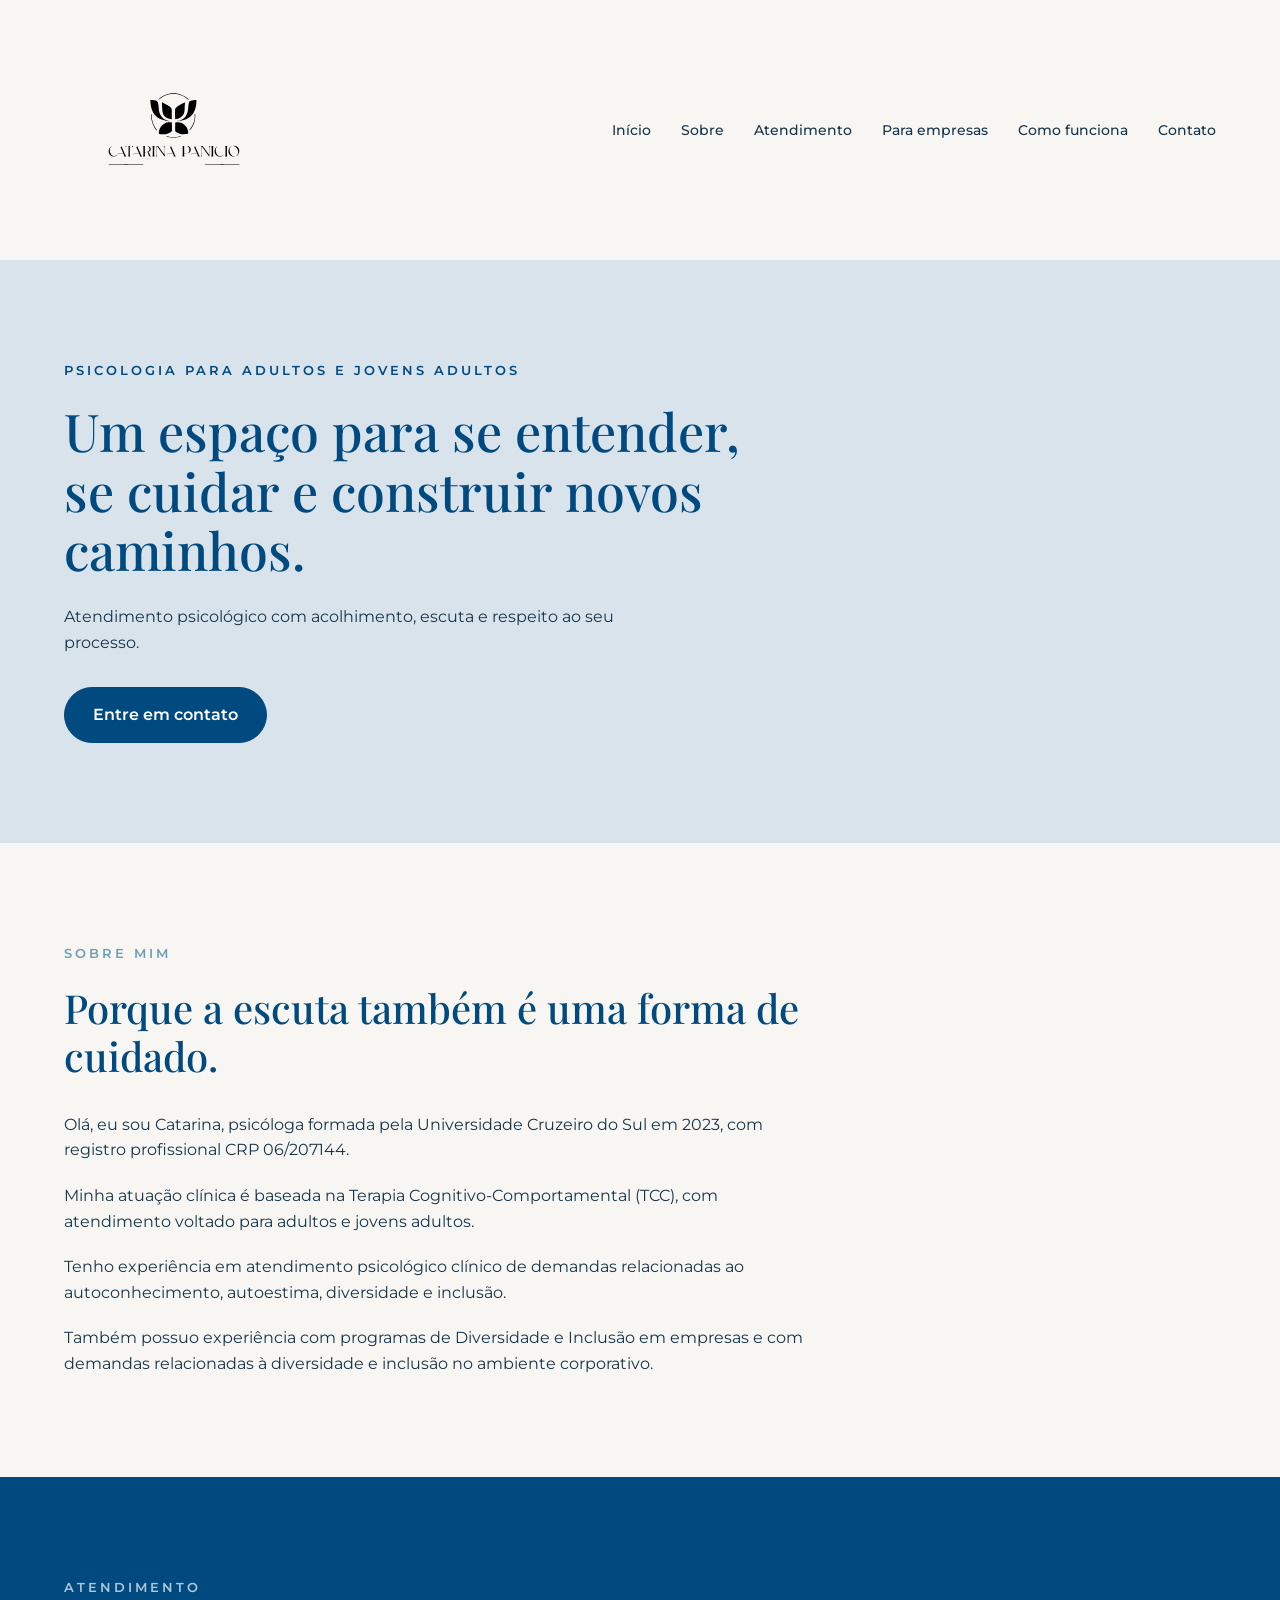
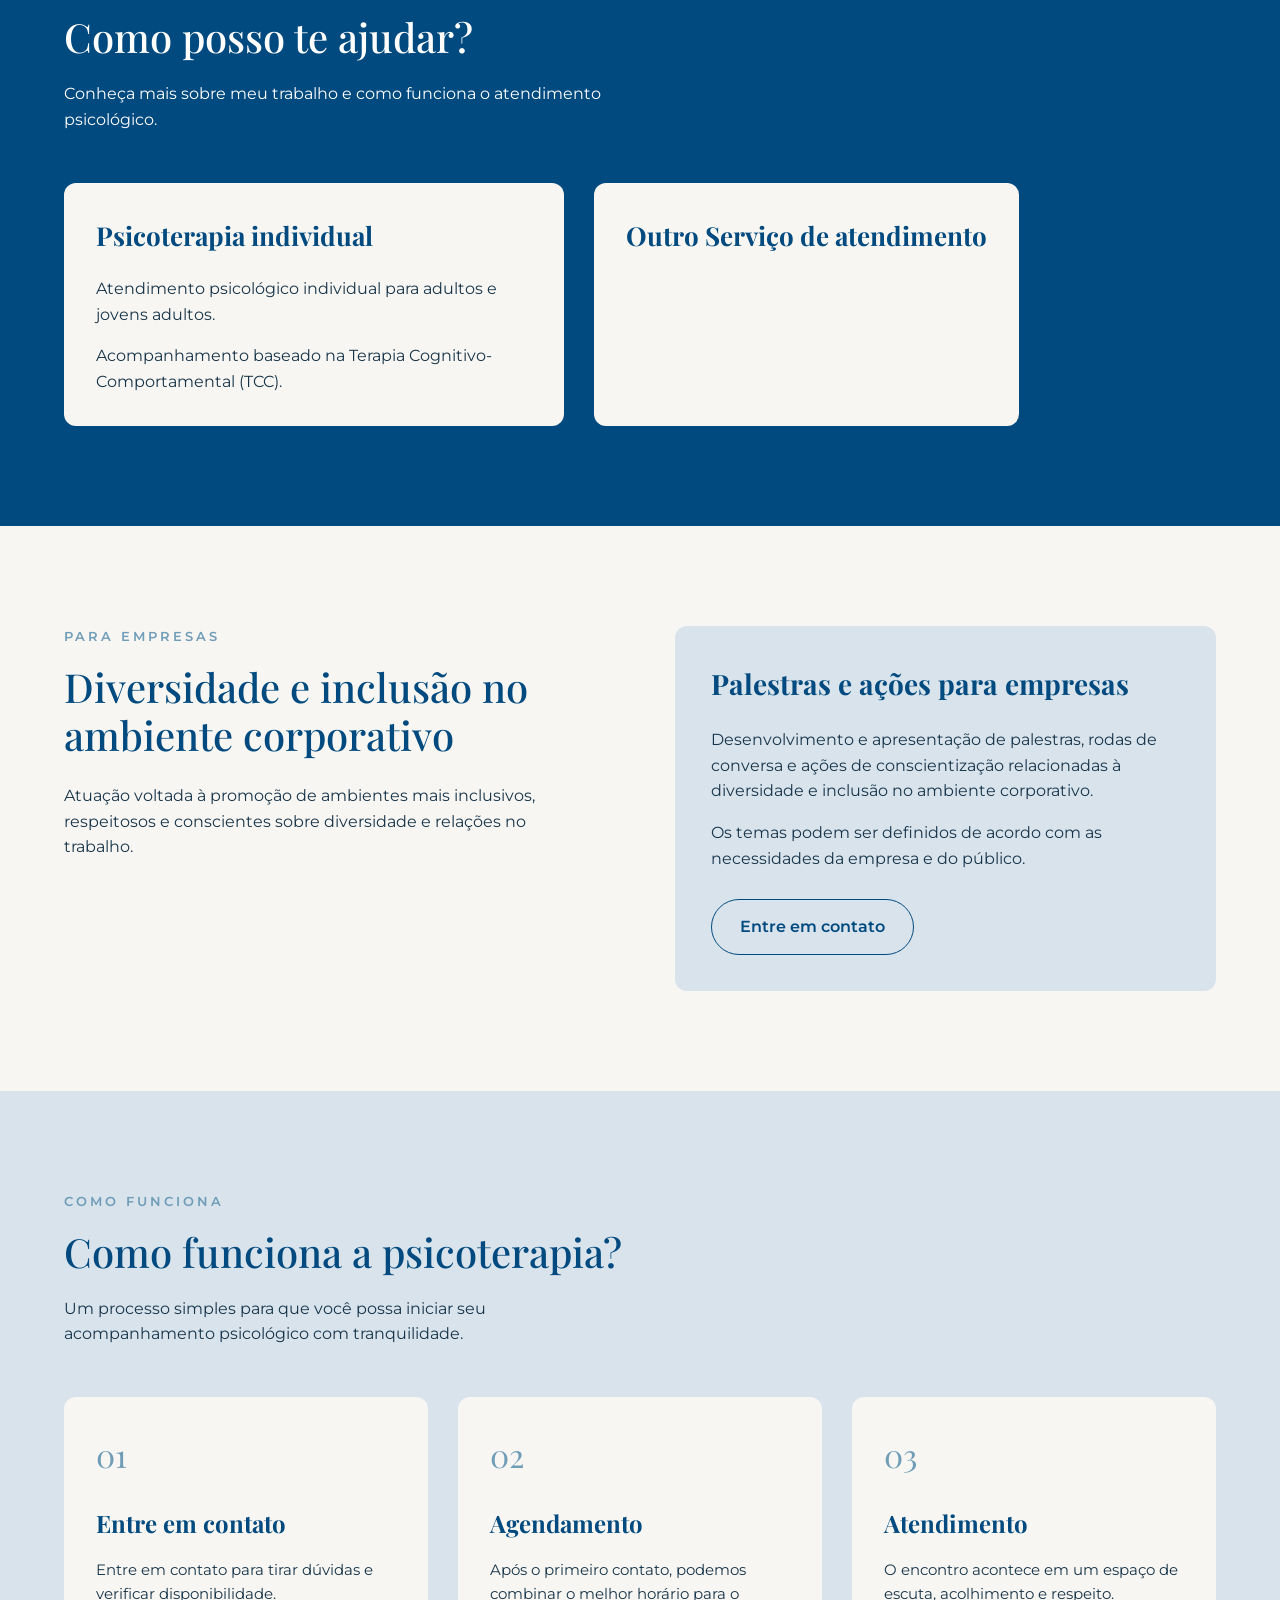
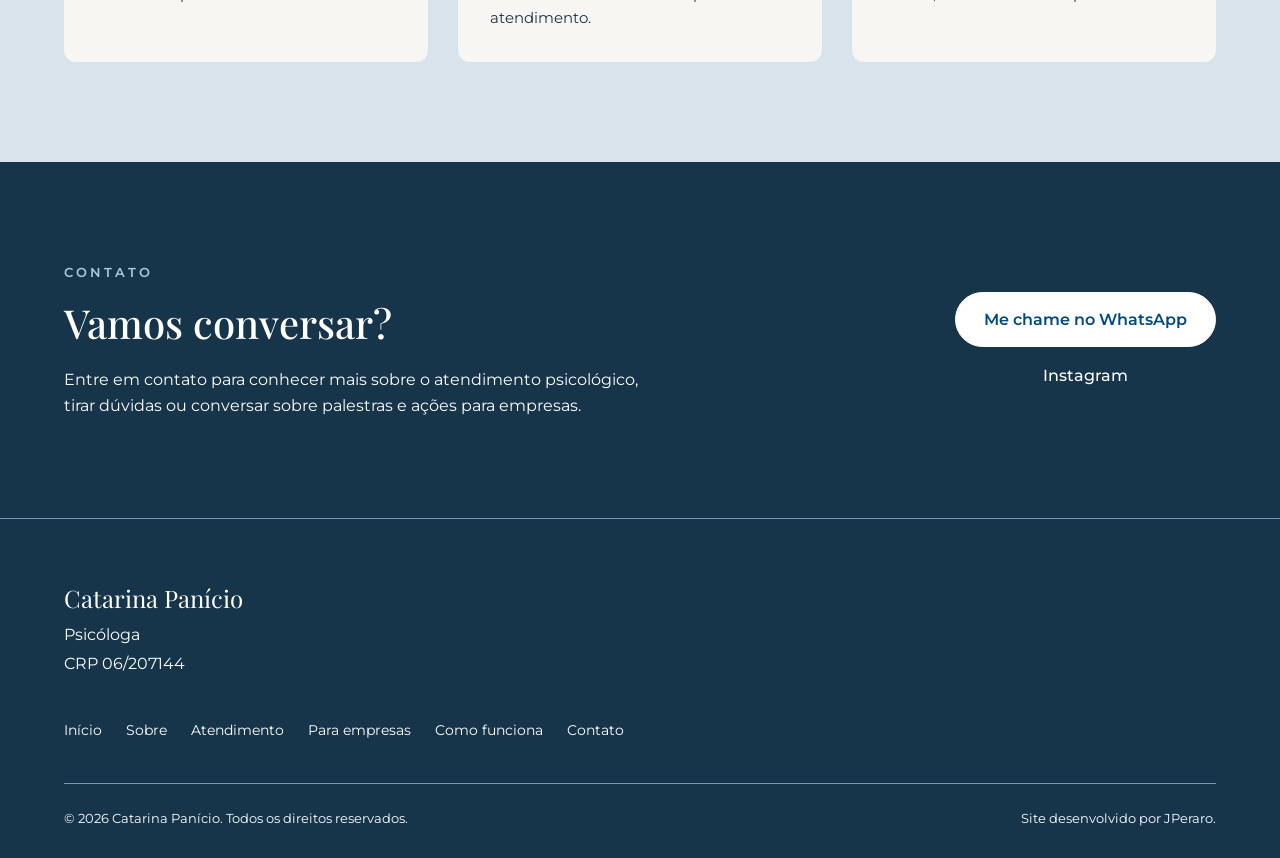
==== index.html @ ab9247d7 "feat: ajustes e correções de responsividade" ====
<!DOCTYPE html>
<html lang="pt-BR">

<head>
    <meta charset="UTF-8">

    <meta 
        name="viewport" 
        content="width=device-width, initial-scale=1.0"
    >

    <meta
        name="description" 
        content="Psicóloga Catarina Panício. Atendimento psicológico para adultos e jovens adultos com abordagem em Terapia Cognitivo-Comportamental (TCC)."
    >

    <link rel="stylesheet" href="css/style.css">

    <link rel="icon" href="assets/images/logo.svg" type="image/svg+xml">

    <!-- fontes - Início-->

    <link rel="preconnect" href="https://fonts.googleapis.com">

    <link rel="preconnect" href="https://fonts.gstatic.com" crossorigin>

    <link 
        href="https://fonts.googleapis.com/css2?family=Montserrat:wght@400;500;600&family=Playfair+Display:wght@400;500;600&display=swap" 
        rel="stylesheet"
    >
    <!-- fontes - Fim-->

    <title>Psicóloga Catarina Panício</title>
</head>

<body>

    <!-- Cabeçalho -->

    <header class="site-header"> <!-- Adicionado menu de navegação-->

        <nav class="navbar" aria-label="Navegação principal">

            <a class="logo" href="#home" aria-label="Ir para o início">
                <img src="assets/images/logo.svg" alt="Psicóloga Catarina Panício">
            </a>

            <button class="menu-toggle" type="button" aria-label="Abrir menu" aria-expanded="false" aria-controls="nav-menu"> ☰ </button>

            <ul class="nav-menu" id="nav-menu">

                <li>
                    <a href="#home">
                        Início
                    </a>
                </li>

                <li>
                    <a href="#sobre">
                        Sobre
                    </a>
                </li>

                <li>
                    <a href="#atendimento">
                        Atendimento
                    </a>
                </li>

                <li>
                    <a href="#empresas">
                        Para empresas
                    </a>
                </li>

                <li>
                    <a href="#como-funciona">
                        Como funciona
                    </a>
                </li>

                <li>
                    <a href="#contato">
                        Contato
                    </a>
                </li>

            </ul>

        </nav>

    </header>


    <!-- Conteúdo principal -->

    <main>

        <!-- Home -->

        <section id="home" class="home">

            <div class="home-container">

                <div class="home-content">

                    <p class="home-subtitle">
                        Psicologia para adultos e jovens adultos
                    </p>

                    <h1>
                        Um espaço para se entender,
                        se cuidar e construir novos caminhos.
                    </h1>

                    <p class="home-description">
                        Atendimento psicológico com acolhimento,
                        escuta e respeito ao seu processo.
                    </p>

                    <a class="contact-button" href="#contato">
                        Entre em contato
                    </a>

                </div>

            </div>

        </section>

        <!-- Sobre -->

        <section id="sobre" class="about">

            <div class="about-container">

                <div class="about-content">

                    <p class="section-subtitle">
                        Sobre mim
                    </p>

                    <h2>
                        Porque a escuta também é uma forma de cuidado.
                    </h2>

                    <p>
                        Olá, eu sou Catarina, psicóloga formada
                        pela Universidade Cruzeiro do Sul em 2023,
                        com registro profissional CRP 06/207144.
                    </p>

                    <p>
                        Minha atuação clínica é baseada na
                        Terapia Cognitivo-Comportamental (TCC),
                        com atendimento voltado para adultos
                        e jovens adultos.
                    </p>

                    <p>
                        Tenho experiência em atendimento psicológico
                        clínico de demandas relacionadas ao
                        autoconhecimento, autoestima, diversidade
                        e inclusão.
                    </p>

                    <p>
                        Também possuo experiência com programas de
                        Diversidade e Inclusão em empresas e com
                        demandas relacionadas à diversidade e inclusão
                        no ambiente corporativo.
                    </p>

                </div>

            </div>

        </section>


        <!-- Atendimento -->

        <section id="atendimento" class="services">
            
            <div class="services-container">

                <header class="services-header">

                    <p class="section-subtitle">
                        Atendimento
                    </p>

                    <h2>
                        Como posso te ajudar?
                    </h2>

                    <p>
                        Conheça mais sobre meu trabalho e como funciona
                        o atendimento psicológico.
                    </p>

                </header>

                <div class="services-list">

                    <article class="service-card">
                        <h3>
                            Psicoterapia individual
                        </h3>
                        <p>
                            Atendimento psicológico individual para
                            adultos e jovens adultos.
                        </p>
                        <p>
                            Acompanhamento baseado na
                            Terapia Cognitivo-Comportamental (TCC).
                        </p>
                    </article>

                    <!-- adicionando outros 'artigos' com a classe service-card irá criar novos cards  -->
                    <article class="service-card">
                        <h3>Outro Serviço de atendimento</h3>
                    </article>

                </div>
                
            </div>

        </section>


        <!-- Para empresas -->

        <section id="empresas" class="companies">

            <div class="companies-container">

                <header class="companies-header">

                    <p class="section-subtitle">
                        Para empresas
                    </p>

                    <h2>
                        Diversidade e inclusão no ambiente corporativo
                    </h2>

                    <p>
                        Atuação voltada à promoção de ambientes mais
                        inclusivos, respeitosos e conscientes sobre
                        diversidade e relações no trabalho.
                    </p>

                </header>

                <article class="companies-card">

                    <h3>
                        Palestras e ações para empresas
                    </h3>

                    <p>
                        Desenvolvimento e apresentação de palestras,
                        rodas de conversa e ações de conscientização
                        relacionadas à diversidade e inclusão no
                        ambiente corporativo.
                    </p>
                    
                    <p>
                        Os temas podem ser definidos de acordo com
                        as necessidades da empresa e do público.
                    </p>
                    
                    <a class="contact-button" href="#contato">
                        Entre em contato
                    </a>

                </article>

            </div>

        </section>


        <!-- Como funciona -->

        <section id="como-funciona" class="process">

            <div class="process-container">

                <header class="process-header">

                    <p class="section-subtitle">
                        Como funciona
                    </p>

                    <h2>
                        Como funciona a psicoterapia?
                    </h2>

                    <p>
                        Um processo simples para que você possa
                        iniciar seu acompanhamento psicológico
                        com tranquilidade.
                    </p>

                </header>

                <ol class="process-list">

                    <li class="process-card">
                        
                        <span class="process-number">
                            01
                        </span>

                        <h3>
                            Entre em contato
                        </h3>

                        <p>
                            Entre em contato para tirar dúvidas
                            e verificar disponibilidade.
                        </p>

                    </li>

                    <li class="process-card">
                        
                        <span class="process-number">
                            02
                        </span>

                        <h3>
                            Agendamento
                        </h3>

                        <p>
                            Após o primeiro contato, podemos combinar
                            o melhor horário para o atendimento.
                        </p>

                    </li>

                    <li class="process-card">
                        
                        <span class="process-number">
                            03
                        </span>

                        <h3>
                            Atendimento
                        </h3>

                        <p>
                            O encontro acontece em um espaço de
                            escuta, acolhimento e respeito.
                        </p>

                    </li>

                </ol>

            </div>

        </section>


        <!-- Contato -->

        <section id="contato" class="contact">

            <div class="contact-container">

                <div class="contact-content">

                    <p class="section-subtitle">
                        Contato
                    </p>

                    <h2>
                        Vamos conversar?
                    </h2>

                    <p>
                        Entre em contato para conhecer mais sobre
                        o atendimento psicológico, tirar dúvidas
                        ou conversar sobre palestras e ações
                        para empresas.
                    </p>

                </div>


                <address class="contact-actions">

                    <a class="contact-button" href="https://wa.me/5511999407353?text=Olá%2C%20Catarina!%20Encontrei%20seu%20site%20e%20gostaria%20de%20mais%20informações%20sobre%20o%20atendimento."
                       target="_blank" rel="noopener noreferrer" aria-label="Entrar em contato com Catarina pelo WhatsApp">
                        Me chame no WhatsApp
                    </a>


                    <a class="contact-instagram" href="https://www.instagram.com/psico.catarina/" target="_blank" rel="noopener noreferrer" aria-label="Confira o meu Instagram">
                        Instagram
                    </a>

                </address>

            </div>

        </section>

    </main>

    <!-- Rodapé -->

    <footer class="site-footer">

        <div class="footer-container">

            <div class="footer-brand">

                <p class="footer-name">
                    Catarina Panício
                </p>

                <p>
                    Psicóloga
                </p>

                <p>
                    CRP 06/207144
                </p>

            </div>

            <nav class="footer-nav" aria-label="Navegação do rodapé">

                <ul>

                    <li>
                        <a href="#home">Início</a>
                    </li>

                    <li>
                        <a href="#sobre">Sobre</a>
                    </li>

                    <li>
                        <a href="#atendimento">Atendimento</a>
                    </li>

                    <li>
                        <a href="#empresas">Para empresas</a>
                    </li>

                    <li>
                        <a href="#como-funciona">Como funciona</a>
                    </li>

                    <li>
                        <a href="#contato">Contato</a>
                    </li>

                </ul>

            </nav>

            <div class="footer-bottom">

                <p>
                    © 2026 Catarina Panício.
                    Todos os direitos reservados.
                </p>

                <p>
                    Site desenvolvido por JPeraro.
                </p>

            </div>

        </div>

    </footer>

    <script src="js/script.js"></script>
    
</body>

</html>
---- css/style.css ----
/* cores do projeto */
/* lembrar que posso utilizar os nomes como variavel */
:root {

    --azul-principal: #014A7F;

    --azul-secundario: #6F9DB8;

    --azul-claro: #AFC6D8;

    --azul-petroleo: #17354A;

    --off-white: #F8F6F2;

    --cinza-azulado: #D9E3EC;

    --branco: #FFFFFF;
}
/* cores do projeto - Fim*/

/* reset dos estilos */
* {
    margin: 0;
    padding: 0;
    box-sizing: border-box;
}

html {
    scroll-behavior: smooth;
}

body {
    font-family: "Montserrat", sans-serif;
    background-color: var(--off-white) /*usando a variavel do 'root' das cores definidas para contruir o css*/;
    color: var(--azul-petroleo);
    line-height: 1.6;
}

h1,h2,h3 {
    font-family: "Playfair Display", serif;
    color: var(--azul-principal);
}

a {
    text-decoration: none;
    color: inherit;
}

a:focus-visible, button:focus-visible {
    outline: 3px solid var(--azul-secundario);
    outline-offset: 4px;
}
/* reset dos estilos - FIM*/

/*Botão do menu*/
.menu-toggle {
    width: 40px;
    height: 40px;
    display: none;
    background: none;
    border: none;
    font-size: 28px;
    color: var(--azul-petroleo);
    cursor: pointer;
}

/*Cabeçalho*/

.site-header {
    background-color: var(--off-white);
}

.logo img {
    width: 220px;
    height: auto;
    display: block;
}

.navbar {
    width: 90%;
    max-width: 1200px;
    margin: 0 auto;
    padding: 20px 0;
    display: flex;
    justify-content: space-between;
    align-items: center;
}

.nav-menu {
    list-style: none;
    display: flex;
    align-items: center;
    gap: 30px;
}

.nav-menu a {
    font-size: 14px;
    font-weight: 500;
    color: var(--azul-petroleo);
    transition: color 0.3s;
}

.nav-menu a:hover {
    color: var(--azul-principal);
}
/*Cabeçalho - FIM*/

/* Botão de contato - estilo base */

.contact-button {
    display: inline-block;
    padding: 14px 28px;
    border-radius: 30px;
    text-align: center;
    font-weight: 600;

    transition: background-color 0.3s, color 0.3s, border-color 0.3s;
}

/* Home */

.home {
    background-color: var(--cinza-azulado);
}

.home-container {
    width: 90%;
    max-width: 1200px;
    margin: 0 auto;
    padding: 100px 0;
}

.home-content {
    max-width: 700px;
}

.home-subtitle {
    margin-bottom: 20px;
    font-size: 13px;
    font-weight: 600;
    letter-spacing: 3px;
    text-transform: uppercase;
    color: var(--azul-principal);
}

.home h1 {
    margin-bottom: 24px;
    font-size: 52px;
    font-weight: 500;
    line-height: 1.15;
}

.home-description {
    max-width: 550px;
    margin-bottom: 32px;
    font-size: 16px;
}

.home .contact-button {
    background-color: var(--azul-principal);
    border: 1px solid var(--azul-principal);
    color: var(--branco);
}

.home .contact-button:hover {
    background-color: var(--azul-secundario);
    border-color: var(--azul-secundario);
    color: var(--branco);
}

/* Home - FIM */

/*Sobre*/

.about {
    background-color: var(--off-white);
}

.about-container {
    width: 90%;
    max-width: 1200px;
    margin: 0 auto;
    padding: 100px 0;
}

.about-content {
    max-width: 750px;
}

.section-subtitle {
    margin-bottom: 16px;
    font-size: 13px;
    font-weight: 600;
    letter-spacing: 3px;
    text-transform: uppercase;
    color: var(--azul-secundario);
}

.about h2 {
    margin-bottom: 32px;
    font-size: 40px;
    font-weight: 500;
    line-height: 1.2;
}

.about-content p {
    margin-bottom: 20px;
}

.about-content p:last-child {
    margin-bottom: 0;
}
/*Sobre - FIM*/

/*Atendimento*/

.services {
    background-color: var(--azul-principal);
    color: var(--branco);
}

.services-container {
    width: 90%;
    max-width: 1200px;
    margin: 0 auto;
    padding: 100px 0;
}

.services-header {
    max-width: 650px;
    margin-bottom: 50px;
}

.services .section-subtitle {
    color: var(--azul-claro);
}

.services h2 {
    margin-bottom: 20px;
    font-size: 40px;
    font-weight: 500;
    line-height: 1.2;
    color: var(--branco);
}

.services-header > p:last-child {
    max-width: 550px;
}

.services-list {
    display: flex;
    gap: 30px;
}

.service-card {
    max-width: 500px;
    padding: 32px;
    background-color: var(--off-white);
    color: var(--azul-petroleo);
    border-radius: 12px;
}

.service-card h3 {
    margin-bottom: 20px;
    font-size: 26px;
}

.service-card p {
    margin-bottom: 16px;
}

.service-card p:last-child {
    margin-bottom: 0;
}
/*Atendimento - FIM*/

/*Para Empresas*/

.companies {
    background-color: var(--off-white);
}

.companies-container {
    width: 90%;
    max-width: 1200px;
    margin: 0 auto;
    padding: 100px 0;
    display: grid;
    grid-template-columns: 1fr 1fr;
    gap: 70px;
    align-items: start;
}

.companies-header {
    max-width: 520px;
}

.companies h2 {
    margin-bottom: 24px;
    font-size: 40px;
    font-weight: 500;
    line-height: 1.2;
}

.companies-card {
    padding: 36px;
    background-color: var(--cinza-azulado);
    border-radius: 12px;
}

.companies-card h3 {
    margin-bottom: 20px;
    font-size: 28px;
}

.companies-card p {
    margin-bottom: 16px;
}

.companies-card .contact-button {
    margin-top: 12px;
    background-color: transparent;
    border: 1px solid var(--azul-principal);
    color: var(--azul-principal);
}

.companies-card .contact-button:hover {
    background-color: var(--azul-principal);
    color: var(--branco);
}
/*Para Empresas - FIM*/

/*Como Funciona*/

.process {
    background-color: var(--cinza-azulado);
}

.process-container {
    width: 90%;
    max-width: 1200px;
    margin: 0 auto;
    padding: 100px 0;
}

.process-header {
    max-width: 650px;
    margin-bottom: 50px;
}

.process h2 {
    margin-bottom: 20px;
    font-size: 40px;
    font-weight: 500;
    line-height: 1.2;
}

.process-header > p:last-child {
    max-width: 550px;
}

.process-list {
    list-style: none;
    display: grid;
    grid-template-columns: repeat(3, 1fr);
    gap: 30px;
}

.process-card {
    padding: 32px;
    background-color: var(--off-white);
    border-radius: 12px;
}

.process-number {
    display: block;
    margin-bottom: 24px;
    font-family: "Playfair Display", serif;
    font-size: 32px;
    color: var(--azul-secundario);
}

.process-card h3 {
    margin-bottom: 16px;
    font-size: 24px;
}

.process-card p {
    font-size: 15px;
}
/*Como Funciona - FIM*/

/*Contato*/

.contact {
    background-color: var(--azul-petroleo);
    color: var(--branco);
}

.contact-container {
    width: 90%;
    max-width: 1200px;
    margin: 0 auto;
    padding: 100px 0;
    display: flex;
    justify-content: space-between;
    align-items: center;
    gap: 60px;
}

.contact-content {
    max-width: 650px;
}

.contact .section-subtitle {
    color: var(--azul-claro);
}

.contact h2 {
    margin-bottom: 20px;
    font-size: 40px;
    font-weight: 500;
    line-height: 1.2;
    color: var(--branco);
}

.contact-content > p:last-child {
    max-width: 600px;
}

.contact-actions {
    display: flex;
    flex-direction: column;
    gap: 16px;
    min-width: 220px;
    font-style: normal;
}

/*Botão de contato*/
.contact .contact-button {
    background-color: var(--branco);
    border: 1px solid var(--branco);
    color: var(--azul-principal);
}

.contact .contact-button:hover {
    background-color: var(--azul-claro);
    border-color: var(--azul-claro);
    color: var(--azul-petroleo);
}

/*Botão do Instagram*/
.contact-instagram {
    text-align: center;
    color: var(--branco);
    font-weight: 500;
    transition: color 0.3s;
}

.contact-instagram:hover {
    color: var(--azul-claro);
}
/*Contato - FIM*/

/*Rodapé*/
.site-footer {
    background-color: var(--azul-petroleo);
    color: var(--branco);
    border-top: 1px solid var(--azul-secundario);
}

.footer-container {
    width: 90%;
    max-width: 1200px;
    margin: 0 auto;
    padding: 60px 0 30px;
}

.footer-brand {
    margin-bottom: 40px;
}

.footer-name {
    margin-bottom: 6px;
    font-family: "Playfair Display", serif;
    font-size: 24px;
    color: var(--branco);
}

.footer-brand p {
    margin-bottom: 4px;
}

.footer-nav {
    margin-bottom: 40px;
}

.footer-nav ul {
    list-style: none;
    display: flex;
    flex-wrap: wrap;
    gap: 24px;
}

.footer-nav a {
    font-size: 14px;
    color: var(--branco);
    transition: color 0.3s;
}

.footer-nav a:hover {
    color: var(--azul-claro);
}

.footer-bottom {
    padding-top: 24px;
    border-top: 1px solid var(--azul-secundario);
    display: flex;
    justify-content: space-between;
    gap: 20px;
    font-size: 13px;
}
/*Rodapé - FIM*/

/*
   MOBILE
========================= */

@media (max-width: 768px) {

    /*Cabeçalho*/

    .navbar {
        position: relative;
        padding: 16px 0;
    }

    .logo img {
        width: 170px;
    }

    .menu-toggle {
        display: flex;
        align-items: center;
        justify-content: center;
    }

    .nav-menu {
        display: none;
        position: absolute;
        top: 100%;
        left: 0;
        width: 100%;
        padding: 20px;
        background-color: var(--off-white);
        flex-direction: column;
        align-items: flex-start;
        gap: 16px;
        z-index: 1000;
    }

    .nav-menu.active {
        display: flex;
    }

    /*Home*/

    .home-container {
        padding: 70px 0;
    }

    .home-content {
        max-width: 100%;
    }

    .home-subtitle {
        font-size: 12px;
        letter-spacing: 2px;
    }

    .home h1 {
        font-size: 36px;
        line-height: 1.2;
    }

    .home-description {
        max-width: 100%;
        font-size: 15px;
    }

    /*Sobre*/

    .about-container {
        padding: 70px 0;
    }

    .about-content {
        max-width: 100%;
    }

    .about h2 {
        font-size: 32px;
    }

    .about-content p {
        font-size: 15px;
    }

    /*Atendimento*/

    .services-container {
        padding: 70px 0;
    }

    .services-header {
        max-width: 100%;
        margin-bottom: 35px;
    }

    .services h2 {
        font-size: 32px;
    }

    .services-list {
        flex-direction: column;
        gap: 20px;
    }

    .service-card {
        max-width: 100%;
        width: 100%;
        padding: 26px;
    }

    .service-card h3 {
        font-size: 23px;
    }

    /*Para Empresas*/

    .companies-container {
        padding: 70px 0;
        grid-template-columns: 1fr;
        gap: 35px;
    }

    .companies-header {
        max-width: 100%;
    }

    .companies h2 {
        font-size: 32px;
    }

    .companies-card {
        padding: 26px;
    }

    .companies-card h3 {
        font-size: 24px;
    }

    /*Como Funciona*/

    .process-container {
        padding: 70px 0;
    }

    .process-header {
        max-width: 100%;
        margin-bottom: 35px;
    }

    .process h2 {
        font-size: 32px;
    }

    .process-list {
        grid-template-columns: 1fr;
        gap: 20px;
    }

    .process-card {
        padding: 26px;
    }

    /*Contato*/

    .contact-container {
        padding: 70px 0;
        flex-direction: column;
        align-items: flex-start;
        gap: 35px;
    }

    .contact-content {
        max-width: 100%;
    }

    .contact h2 {
        font-size: 32px;
    }

    .contact-actions {
        width: 100%;
        min-width: 0;
    }

    .contact .contact-button {
        width: 100%;
    }

    /*Rodapé*/

    .footer-container {
        padding: 50px 0 30px;
    }

    .footer-nav ul {
        flex-direction: column;
        gap: 12px;
    }

    .footer-bottom {
        flex-direction: column;
        justify-content: flex-start;

        gap: 10px;
    }

}

@media (prefers-reduced-motion: reduce) {

    html {
        scroll-behavior: auto;
    }

    * {
        transition: none !important;
    }

}
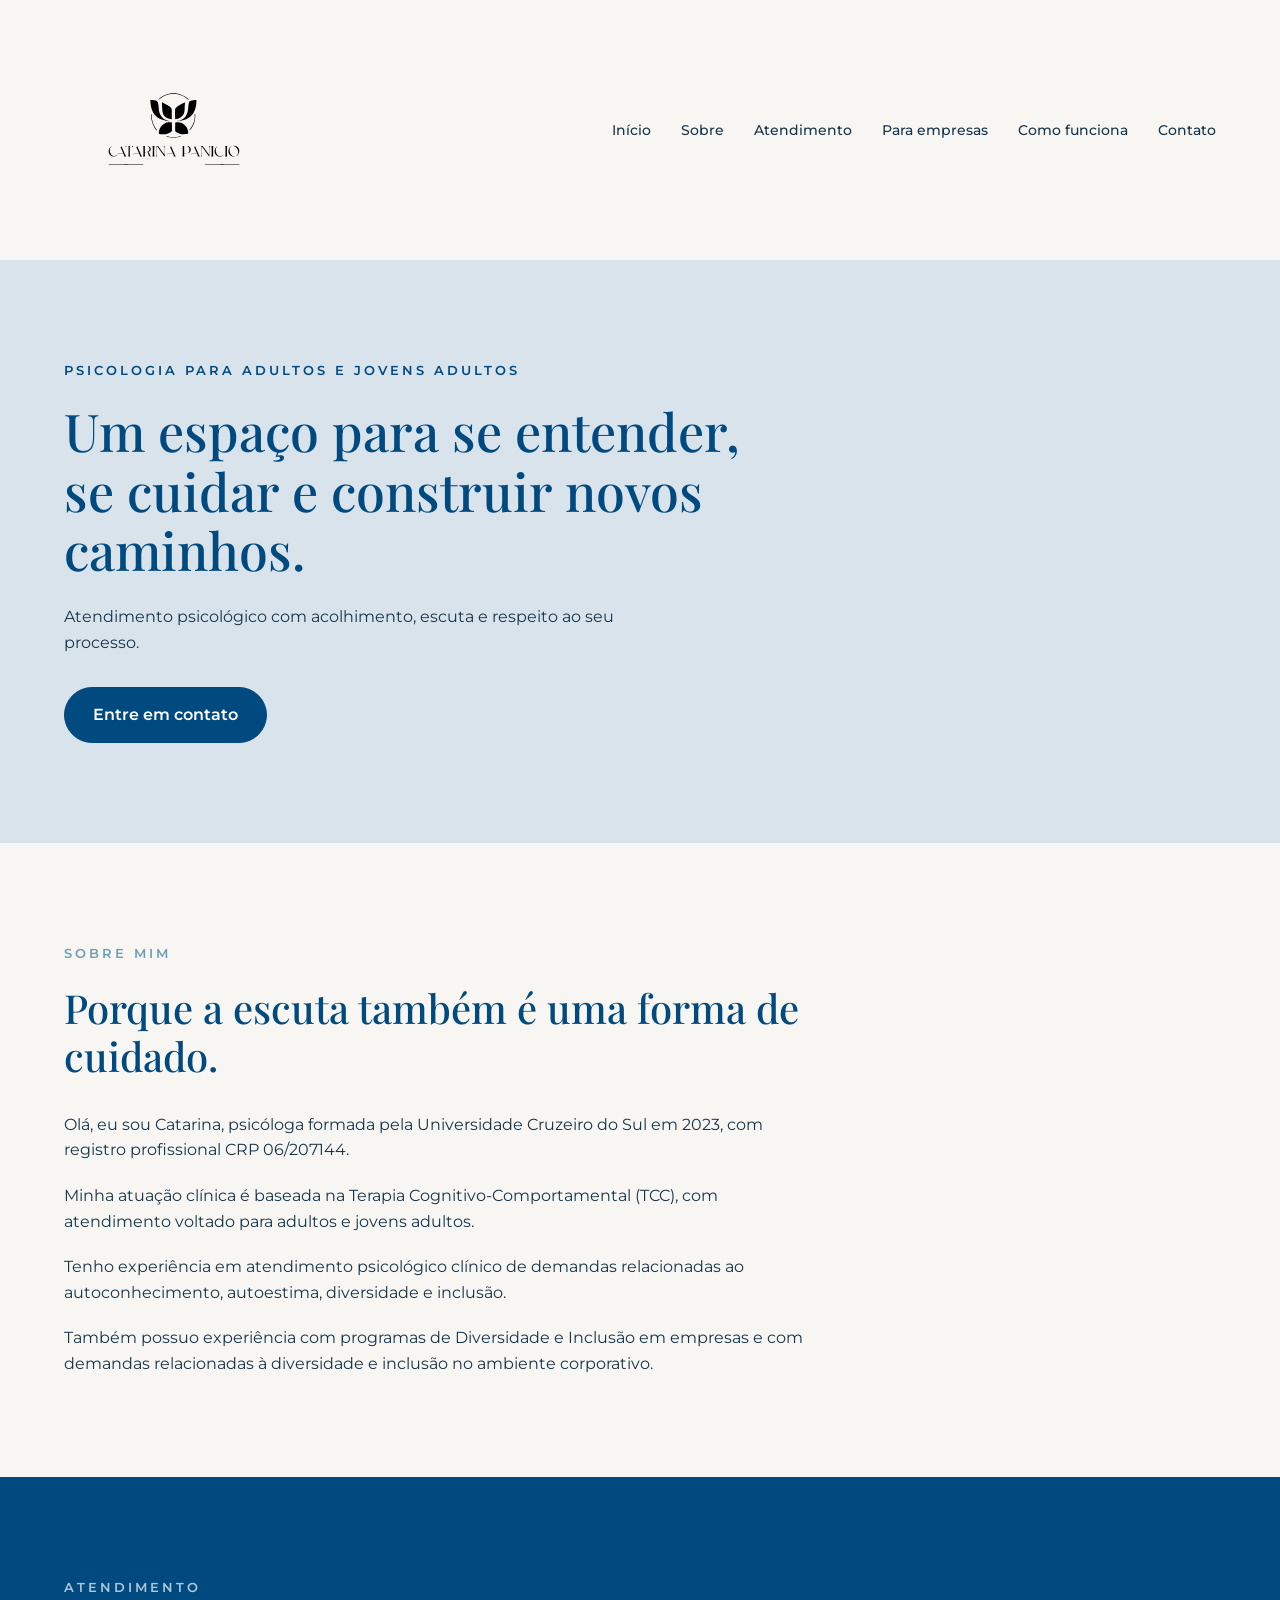
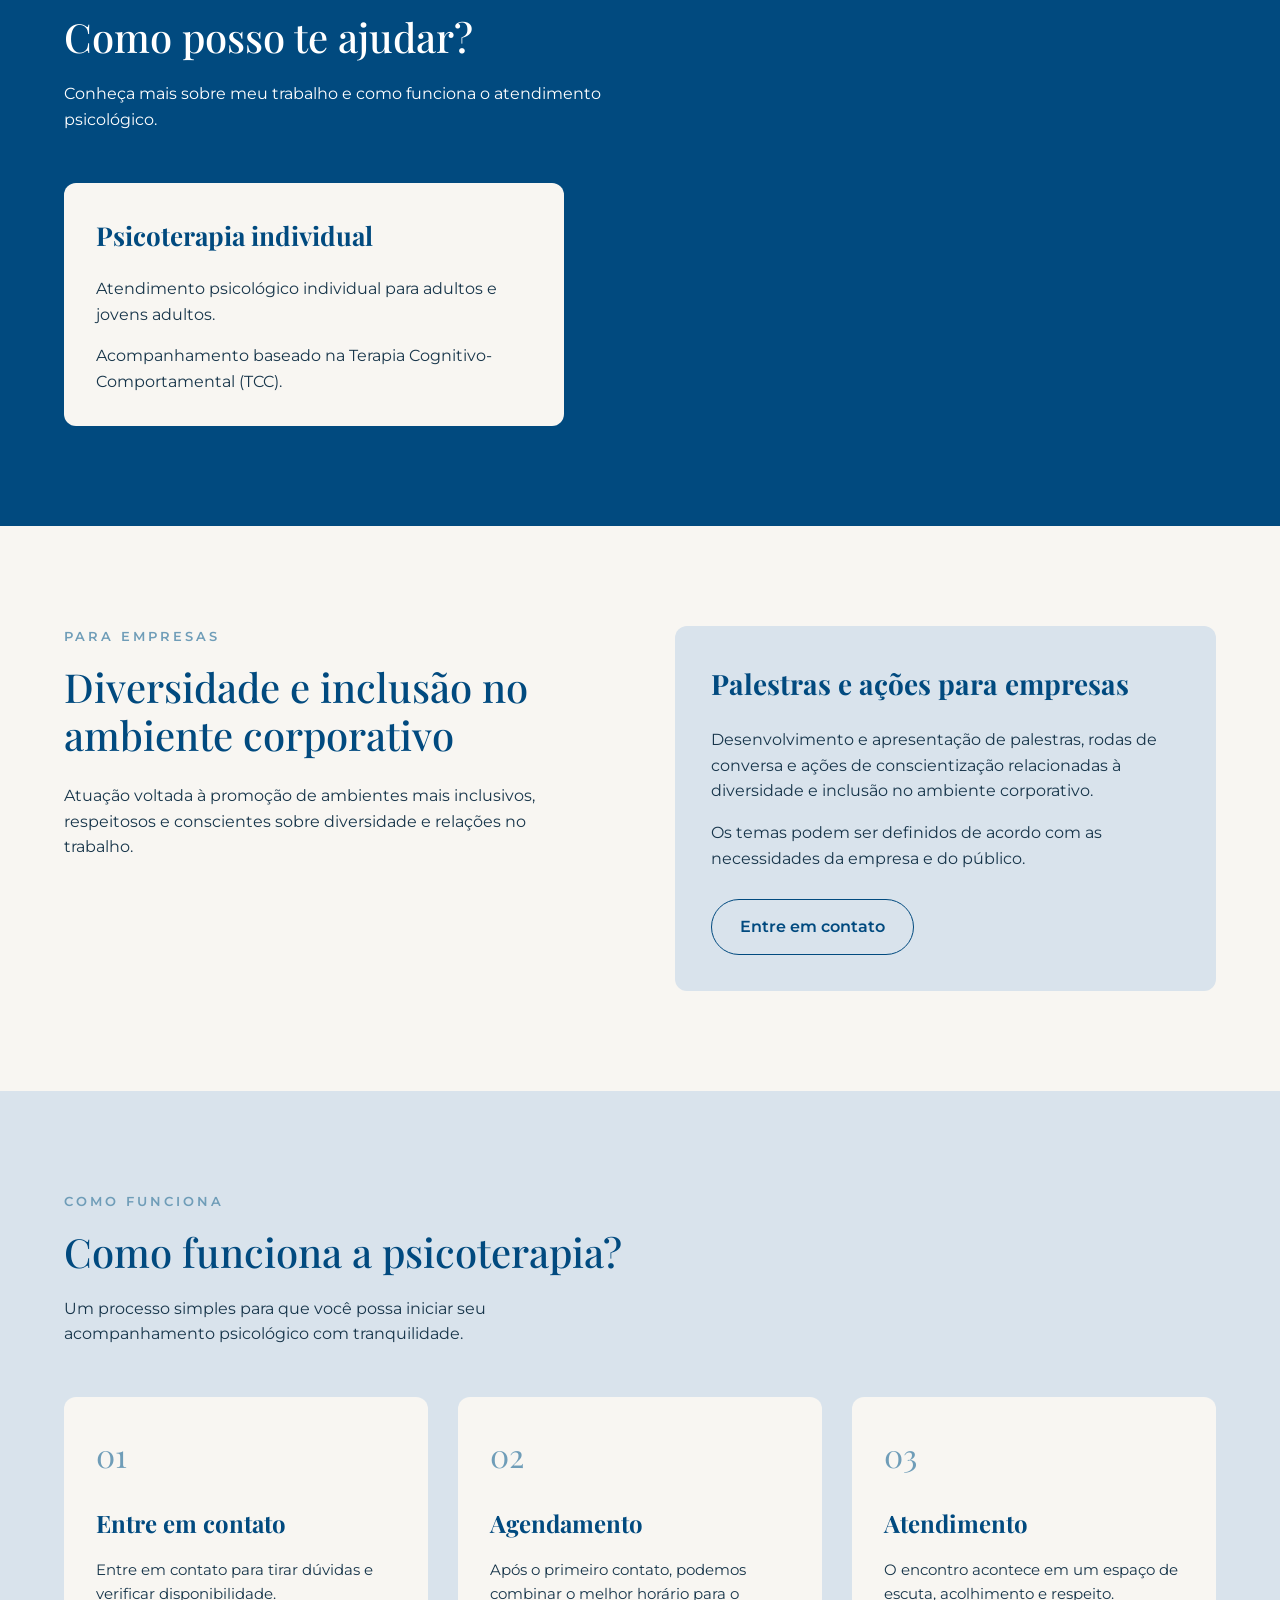
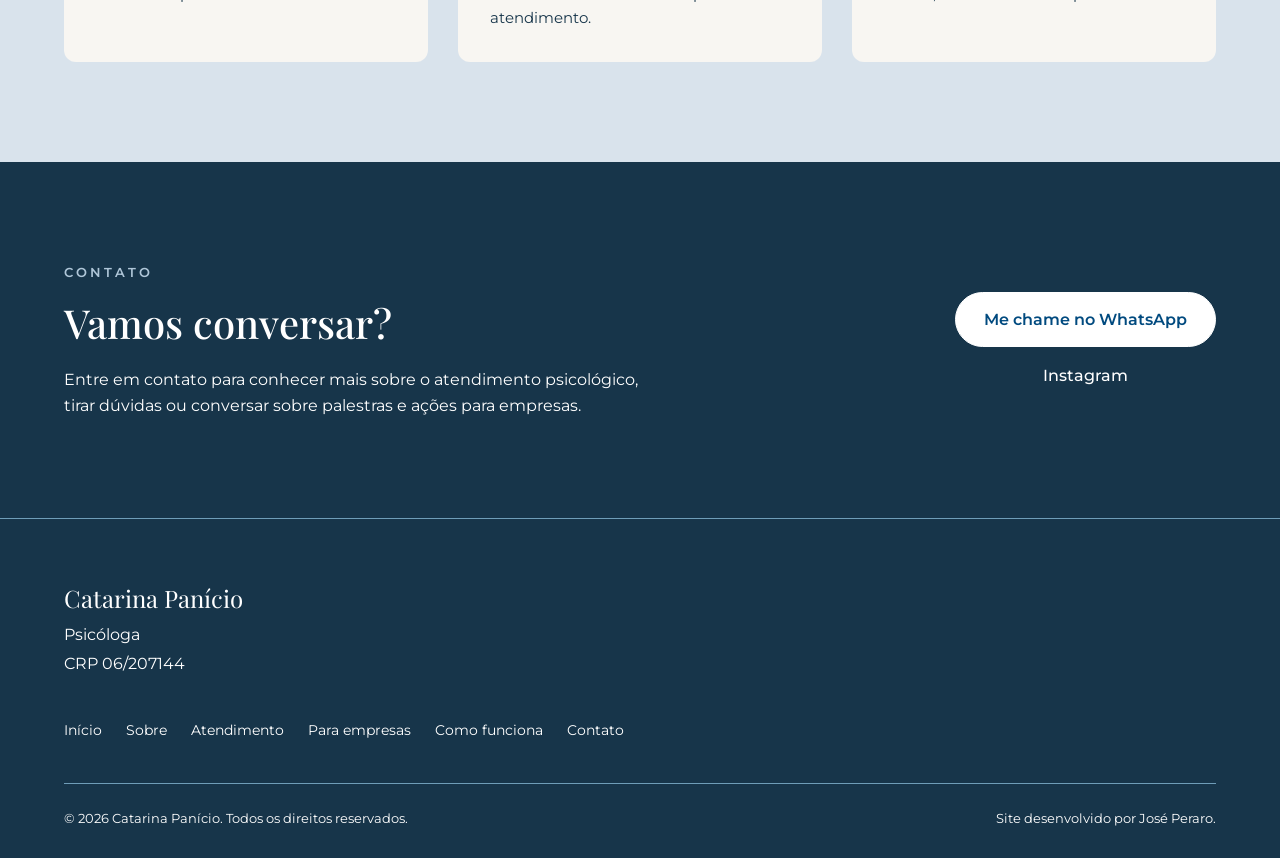
==== commit 33353227: "feat: conclusão dos ajustes, organização e estruturas do site e menu" ====
--- a/index.html
+++ b/index.html
@@ -30,7 +30,7 @@
     >
     <!-- fontes - Fim-->
 
-    <title>Psicóloga Catarina Panício</title>
+    <title>Psicóloga Catarina Panício | TCC para Adultos e Jovens Adultos</title>
 </head>
 
 <body>
@@ -218,9 +218,9 @@
                     </article>
 
                     <!-- adicionando outros 'artigos' com a classe service-card irá criar novos cards  -->
-                    <article class="service-card">
+                    <!-- <article class="service-card">
                         <h3>Outro Serviço de atendimento</h3>
-                    </article>
+                    </article> -->
 
                 </div>
                 
@@ -394,7 +394,7 @@
 
                 <address class="contact-actions">
 
-                    <a class="contact-button" href="https://wa.me/5511999407353?text=Olá%2C%20Catarina!%20Encontrei%20seu%20site%20e%20gostaria%20de%20mais%20informações%20sobre%20o%20atendimento."
+                    <a class="contact-button" href="https://wa.me/5511999407353?text=Ol%C3%A1%2C%20Catarina%21%20Encontrei%20seu%20site%20e%20gostaria%20de%20mais%20informa%C3%A7%C3%B5es%20sobre%20o%20atendimento."
                        target="_blank" rel="noopener noreferrer" aria-label="Entrar em contato com Catarina pelo WhatsApp">
                         Me chame no WhatsApp
                     </a>
@@ -474,7 +474,7 @@
                 </p>
 
                 <p>
-                    Site desenvolvido por JPeraro.
+                    Site desenvolvido por José Peraro.
                 </p>
 
             </div>
--- a/css/style.css
+++ b/css/style.css
@@ -49,6 +49,7 @@
 a:focus-visible, button:focus-visible {
     outline: 3px solid var(--azul-secundario);
     outline-offset: 4px;
+    border-radius: 4px;
 }
 /* reset dos estilos - FIM*/
 
@@ -62,6 +63,7 @@
     font-size: 28px;
     color: var(--azul-petroleo);
     cursor: pointer;
+    line-height: 1;
 }
 
 /*Cabeçalho*/
@@ -526,7 +528,7 @@
    MOBILE
 ========================= */
 
-@media (max-width: 768px) {
+@media (max-width: 900px) {
 
     /*Cabeçalho*/
 
@@ -557,10 +559,22 @@
         align-items: flex-start;
         gap: 16px;
         z-index: 1000;
+        border-top: 1px solid var(--cinza-azulado);
+        box-shadow: 0 8px 18px rgba(0, 0, 0, 0.08);
     }
 
     .nav-menu.active {
         display: flex;
+    }
+
+    .nav-menu li {
+    width: 100%;
+    }
+
+    .nav-menu a {
+        display: block;
+        width: 100%;
+        padding: 10px 0;
     }
 
     /*Home*/
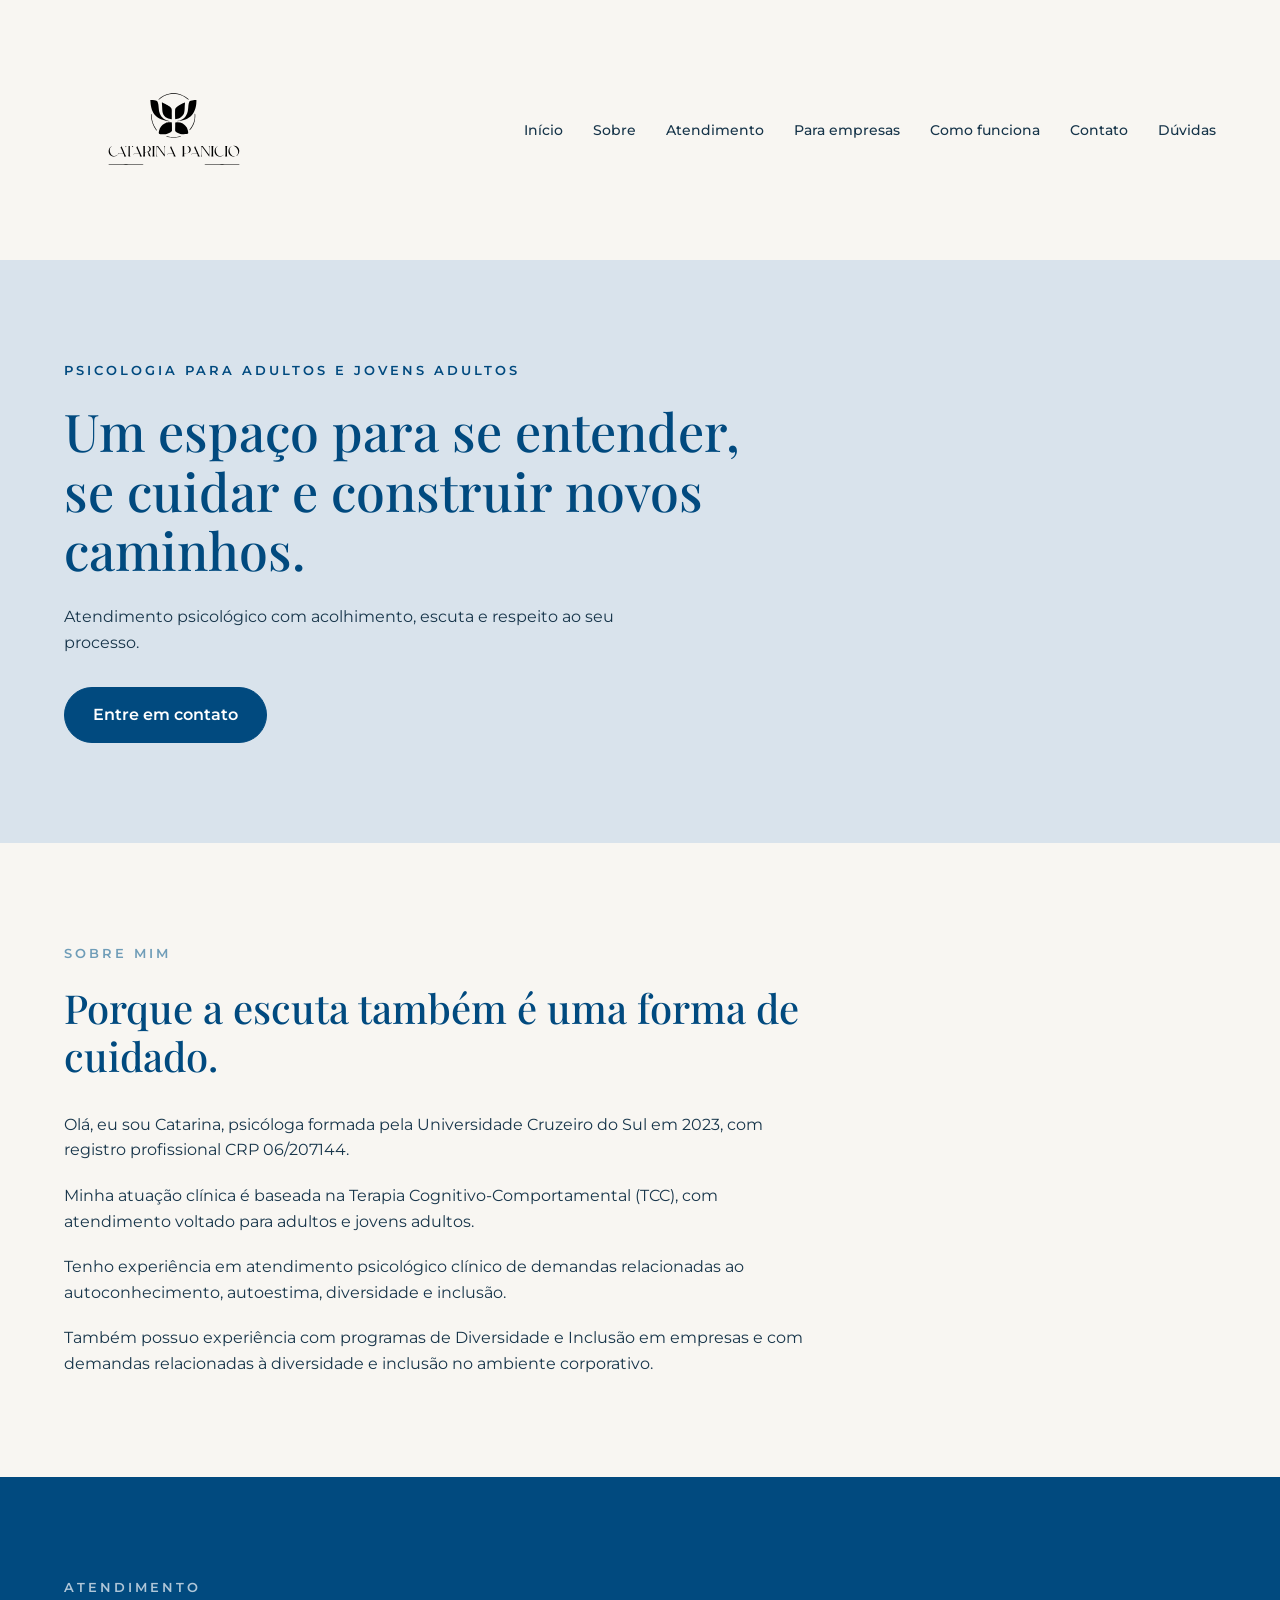
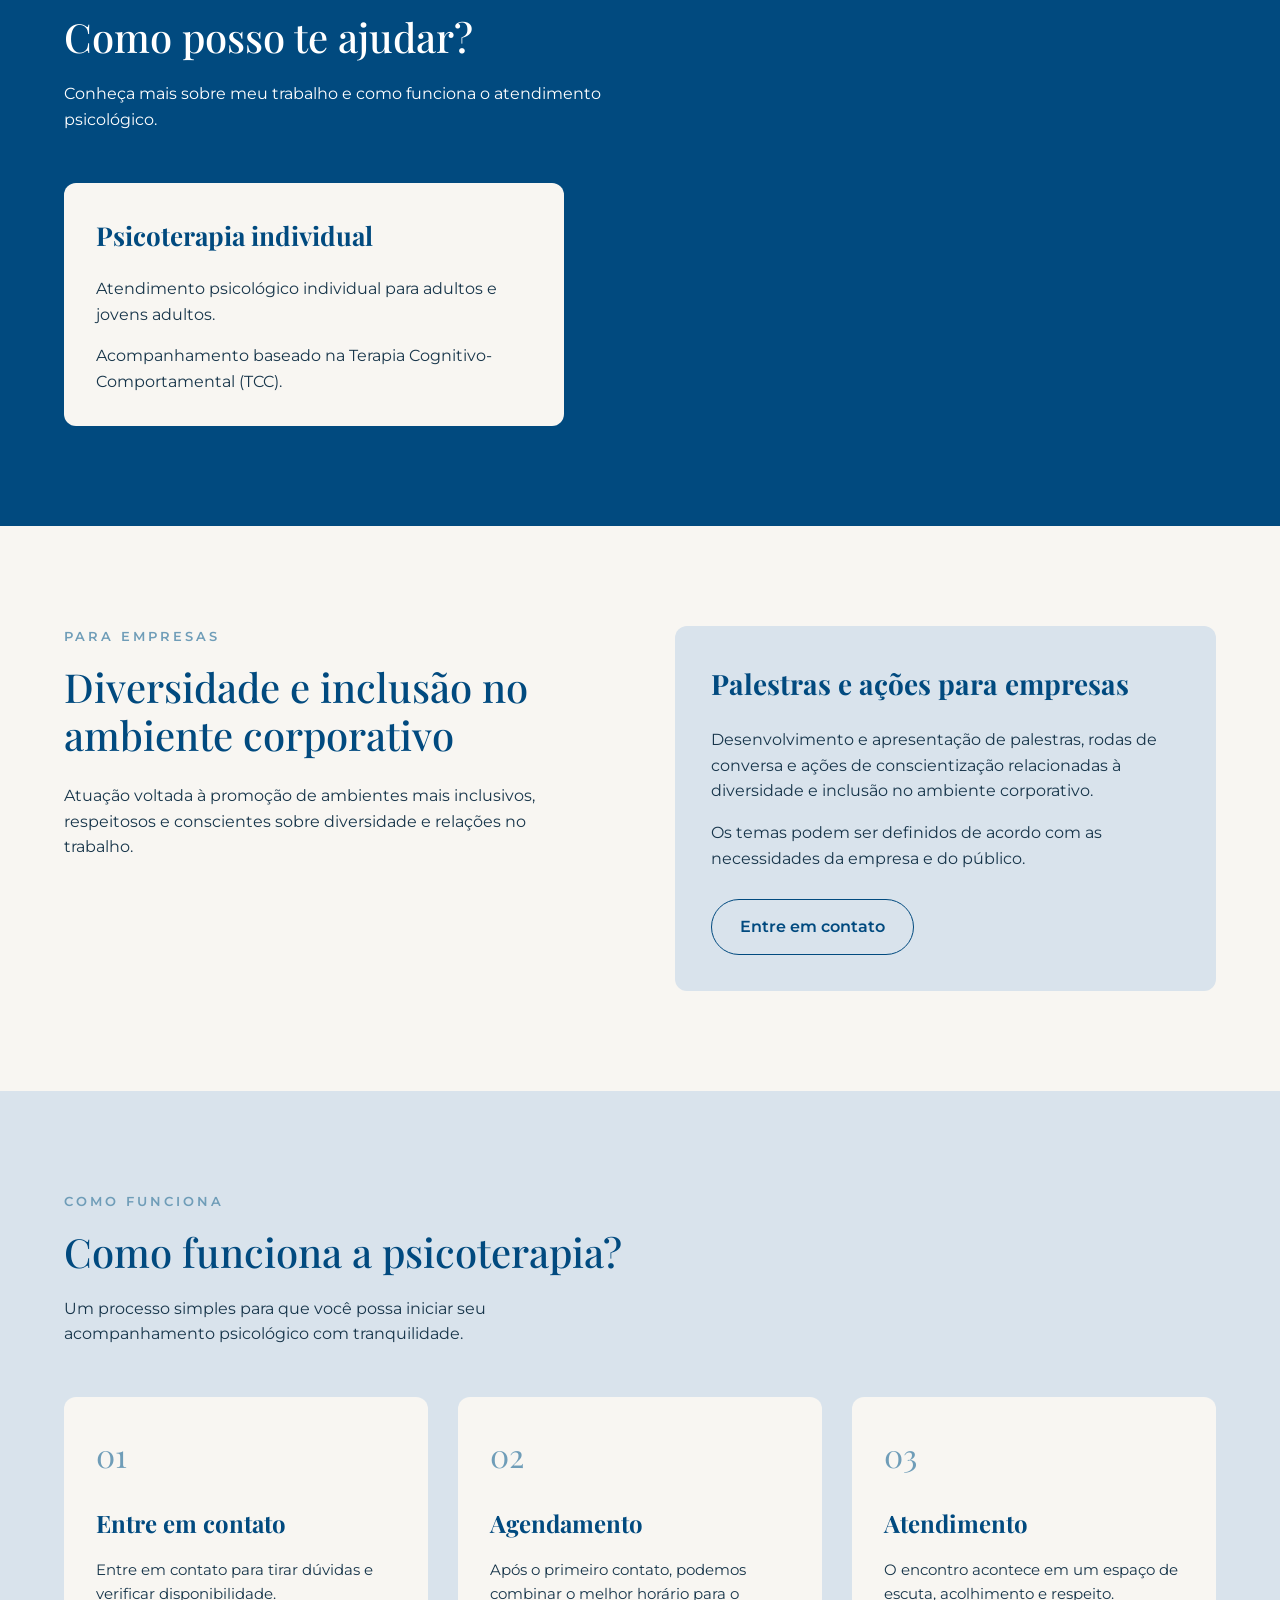
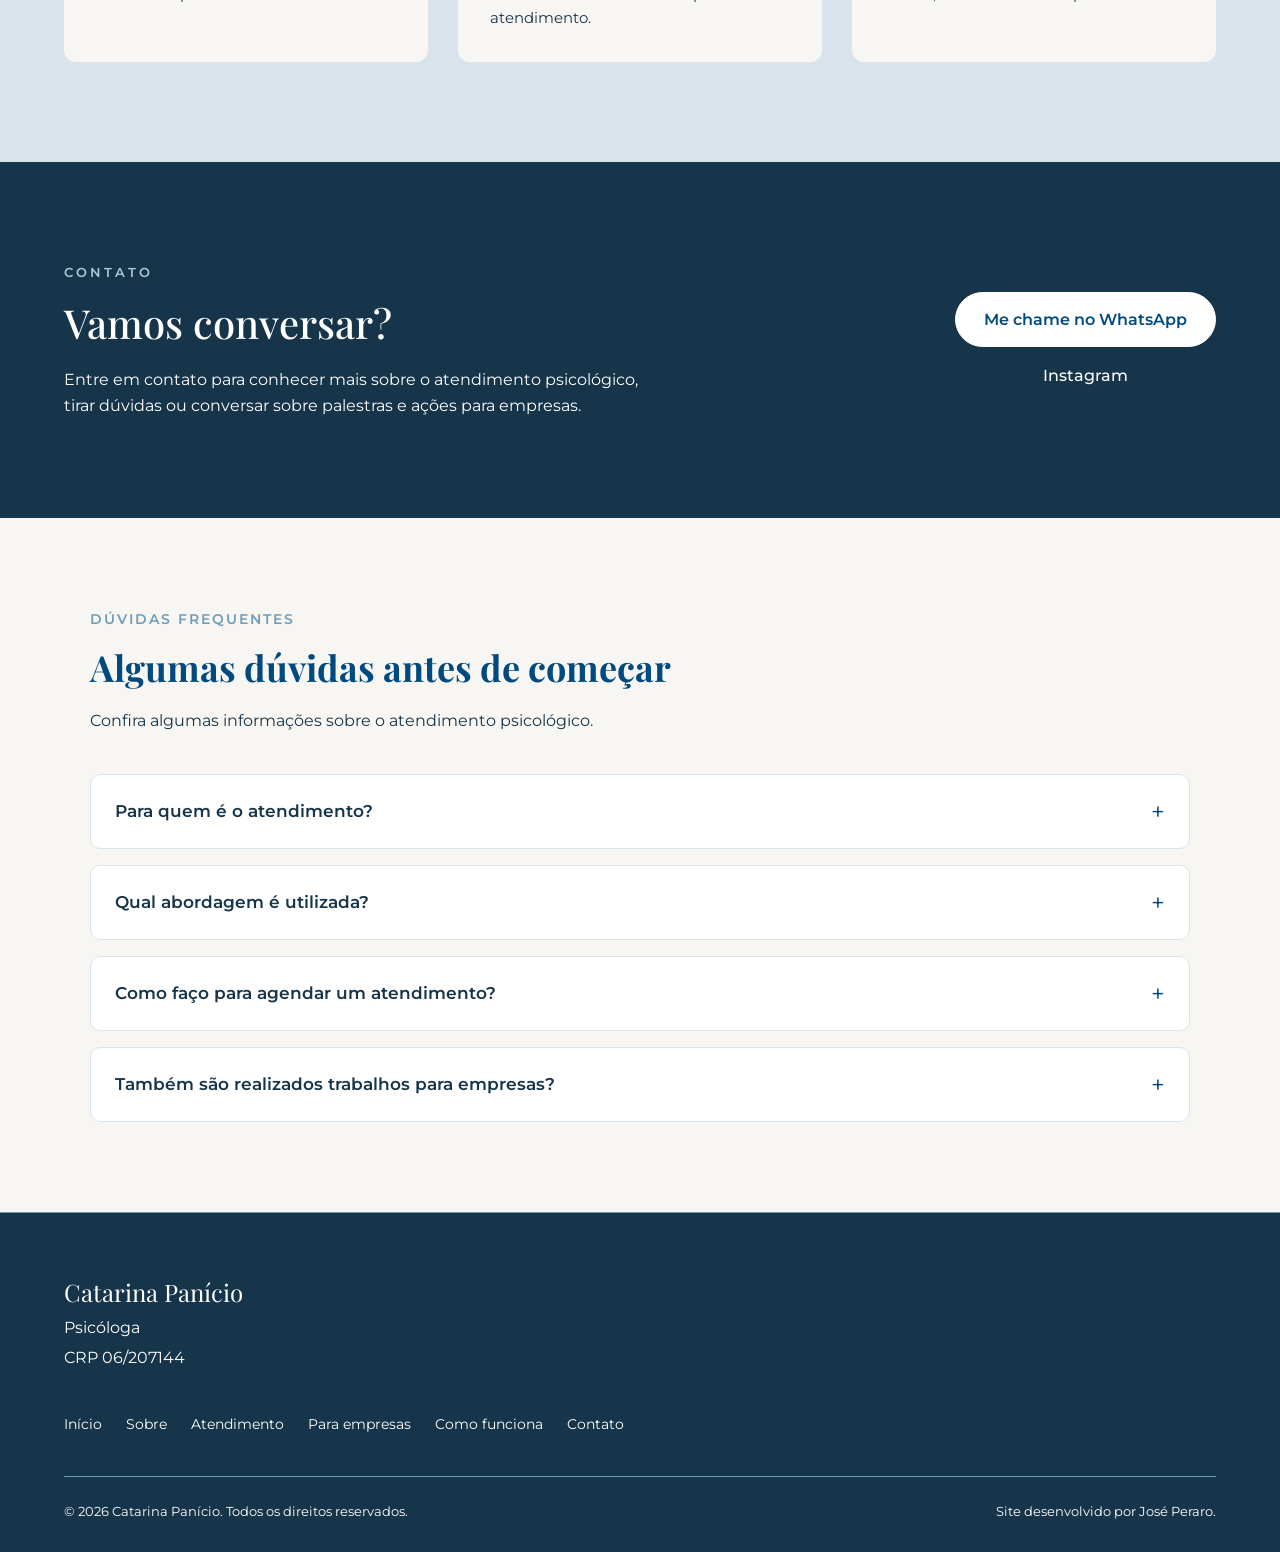
==== commit 2bc426d2: "feat: adicionado a seção de dúvidas frequentes (FAQ)" ====
--- a/index.html
+++ b/index.html
@@ -82,6 +82,12 @@
                 <li>
                     <a href="#contato">
                         Contato
+                    </a>
+                </li>
+
+                <li>
+                    <a href="#faq">
+                        Dúvidas
                     </a>
                 </li>
 
@@ -410,6 +416,100 @@
 
         </section>
 
+        <!-- FAQ -->
+        <section class="faq" id="faq">
+            <div class="faq-container">
+
+                <header class="faq-header">
+                    <span>Dúvidas frequentes</span>
+                    <h2>Algumas dúvidas antes de começar</h2>
+                    <p>
+                        Confira algumas informações sobre o atendimento psicológico.
+                    </p>
+                </header>
+
+                <div class="faq-list">
+
+                    <article class="faq-item">
+                        <button
+                            class="faq-question"
+                            type="button"
+                            aria-expanded="false"
+                            aria-controls="faq-answer-1"
+                        >
+                            Para quem é o atendimento?
+                            <span class="faq-icon">+</span>
+                        </button>
+
+                        <div class="faq-answer" id="faq-answer-1">
+                            <p>
+                                O atendimento é destinado a adultos e jovens adultos.
+                            </p>
+                        </div>
+                    </article>
+
+                    <article class="faq-item">
+                        <button
+                            class="faq-question"
+                            type="button"
+                            aria-expanded="false"
+                            aria-controls="faq-answer-2"
+                        >
+                            Qual abordagem é utilizada?
+                            <span class="faq-icon">+</span>
+                        </button>
+
+                        <div class="faq-answer" id="faq-answer-2">
+                            <p>
+                                Os atendimentos são realizados com base na
+                                Terapia Cognitivo-Comportamental (TCC).
+                            </p>
+                        </div>
+                    </article>
+
+                    <article class="faq-item">
+                        <button
+                            class="faq-question"
+                            type="button"
+                            aria-expanded="false"
+                            aria-controls="faq-answer-3"
+                        >
+                            Como faço para agendar um atendimento?
+                            <span class="faq-icon">+</span>
+                        </button>
+
+                        <div class="faq-answer" id="faq-answer-3">
+                            <p>
+                                Entre em contato pelo WhatsApp ou pelo Instagram para obter mais
+                                informações e verificar a disponibilidade de horários.
+                            </p>
+                        </div>
+                    </article>
+
+                    <article class="faq-item">
+                        <button
+                            class="faq-question"
+                            type="button"
+                            aria-expanded="false"
+                            aria-controls="faq-answer-4"
+                        >
+                            Também são realizados trabalhos para empresas?
+                            <span class="faq-icon">+</span>
+                        </button>
+
+                        <div class="faq-answer" id="faq-answer-4">
+                            <p>
+                                Sim. Também podem ser desenvolvidas palestras e ações
+                                relacionadas à diversidade e inclusão no ambiente
+                                corporativo.
+                            </p>
+                        </div>
+                    </article>
+
+                </div>
+            </div>
+        </section>
+
     </main>
 
     <!-- Rodapé -->
--- a/css/style.css
+++ b/css/style.css
@@ -463,6 +463,115 @@
     color: var(--azul-claro);
 }
 /*Contato - FIM*/
+
+/*FAQ - Inicio*/
+
+.faq {
+    padding: 90px 0;
+    background-color: var(--off-white);
+}
+
+.faq-container {
+    width: 90%;
+    max-width: 1100px;
+    margin: 0 auto;
+}
+
+.faq-header {
+    max-width: 700px;
+    margin-bottom: 40px;
+}
+
+.faq-header span {
+    display: block;
+    margin-bottom: 8px;
+    color: var(--azul-secundario);
+    font-size: 14px;
+    font-weight: 600;
+    text-transform: uppercase;
+    letter-spacing: 2px;
+}
+
+.faq-header h2 {
+    margin-bottom: 12px;
+    font-size: 36px;
+}
+
+.faq-header p {
+    font-size: 16px;
+}
+
+.faq-list {
+    display: flex;
+    flex-direction: column;
+    gap: 16px;
+}
+
+.faq-item {
+    background-color: var(--branco);
+    border: 1px solid var(--cinza-azulado);
+    border-radius: 10px;
+    overflow: hidden;
+}
+
+.faq-question {
+    width: 100%;
+    padding: 22px 24px;
+    display: flex;
+    align-items: center;
+    justify-content: space-between;
+    gap: 20px;
+    background: none;
+    border: none;
+    color: var(--azul-petroleo);
+    font-family: inherit;
+    font-size: 17px;
+    font-weight: 600;
+    text-align: left;
+    cursor: pointer;
+}
+
+.faq-question:hover {
+    background-color: var(--cinza-azulado);
+}
+
+.faq-icon {
+    flex-shrink: 0;
+    color: var(--azul-principal);
+    font-size: 24px;
+    font-weight: 400;
+}
+
+.faq-answer {
+    display: grid;
+    grid-template-rows: 0fr;
+    padding: 0 24px;
+    transition: grid-template-rows 0.3s ease, padding 0.3s ease;
+}
+
+.faq-answer p {
+    max-width: 850px;
+    overflow: hidden;
+    color: var(--azul-petroleo);
+    font-size: 15px;
+    line-height: 1.7;
+}
+
+.faq-item.active .faq-answer {
+    grid-template-rows: 1fr;
+    padding-bottom: 22px;
+}
+
+.faq-item.active {
+    border-color: var(--azul-secundario);
+}
+
+.faq-item.active .faq-question {
+    background-color: var(--cinza-azulado);
+    color: var(--azul-principal);
+}
+
+/*FAQ - Fim*/
 
 /*Rodapé*/
 .site-footer {
@@ -724,6 +833,34 @@
         width: 100%;
     }
 
+    /*FAQ*/
+
+    .faq {
+        padding: 70px 0;
+    }
+
+    .faq-header {
+        max-width: 100%;
+        margin-bottom: 35px;
+    }
+
+    .faq-header h2 {
+        font-size: 32px;
+    }
+
+    .faq-question {
+        padding: 20px;
+    }
+
+    .faq-answer {
+        padding-left: 20px;
+        padding-right: 20px;
+    }
+
+    .faq-item.active .faq-answer {
+        padding-bottom: 20px;
+    }
+
     /*Rodapé*/
 
     .footer-container {
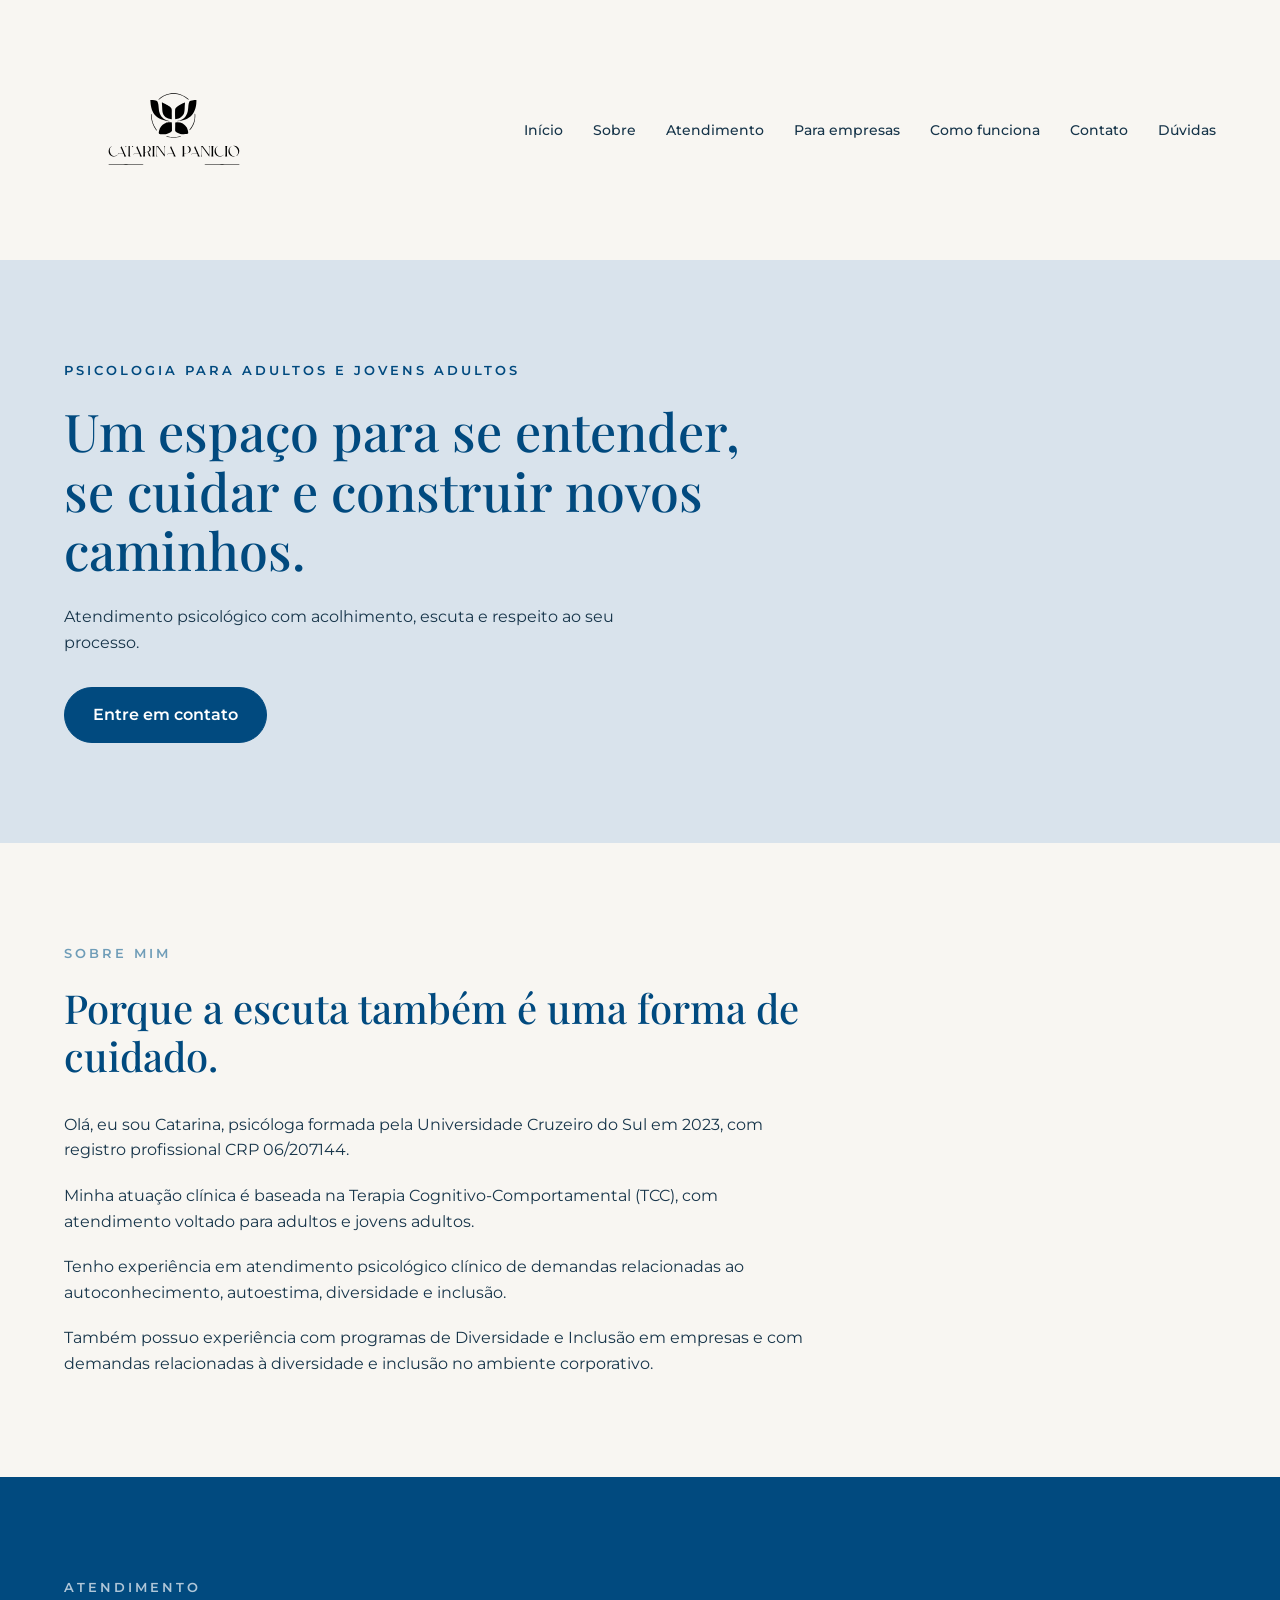
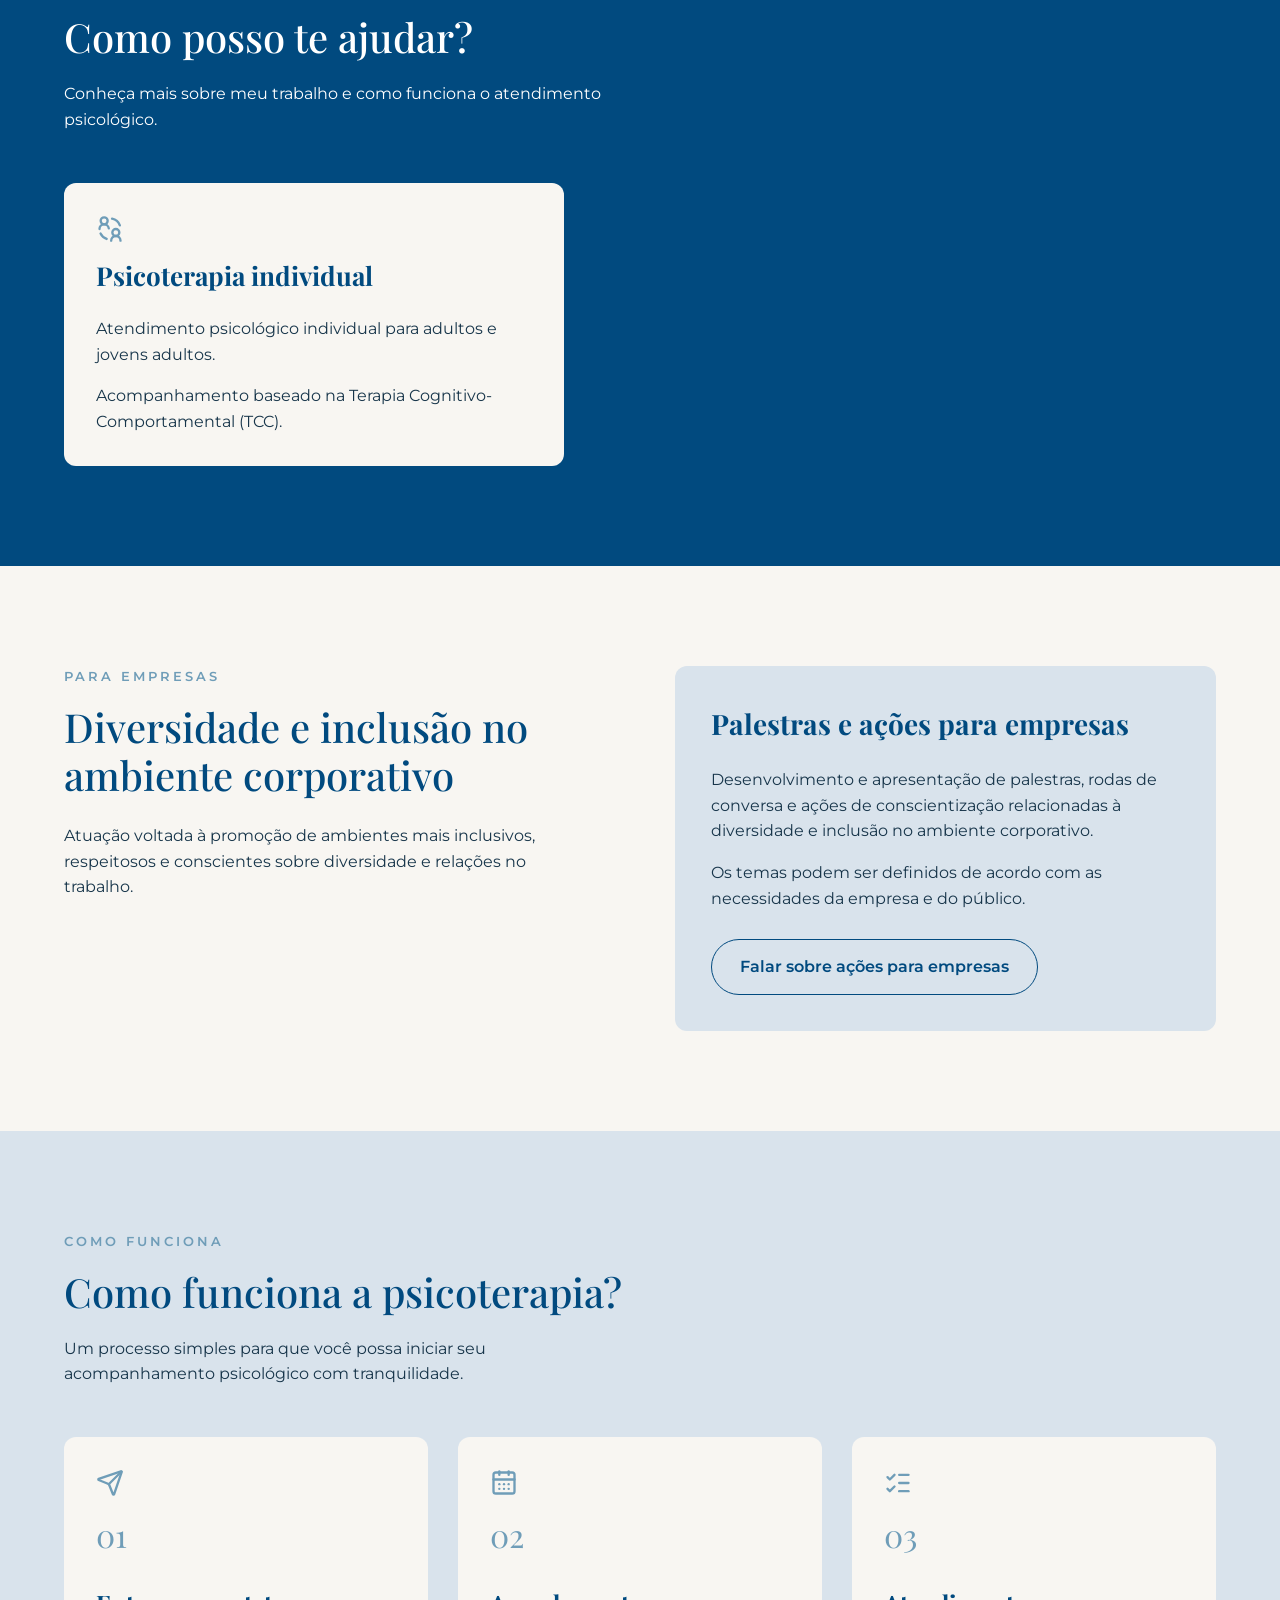
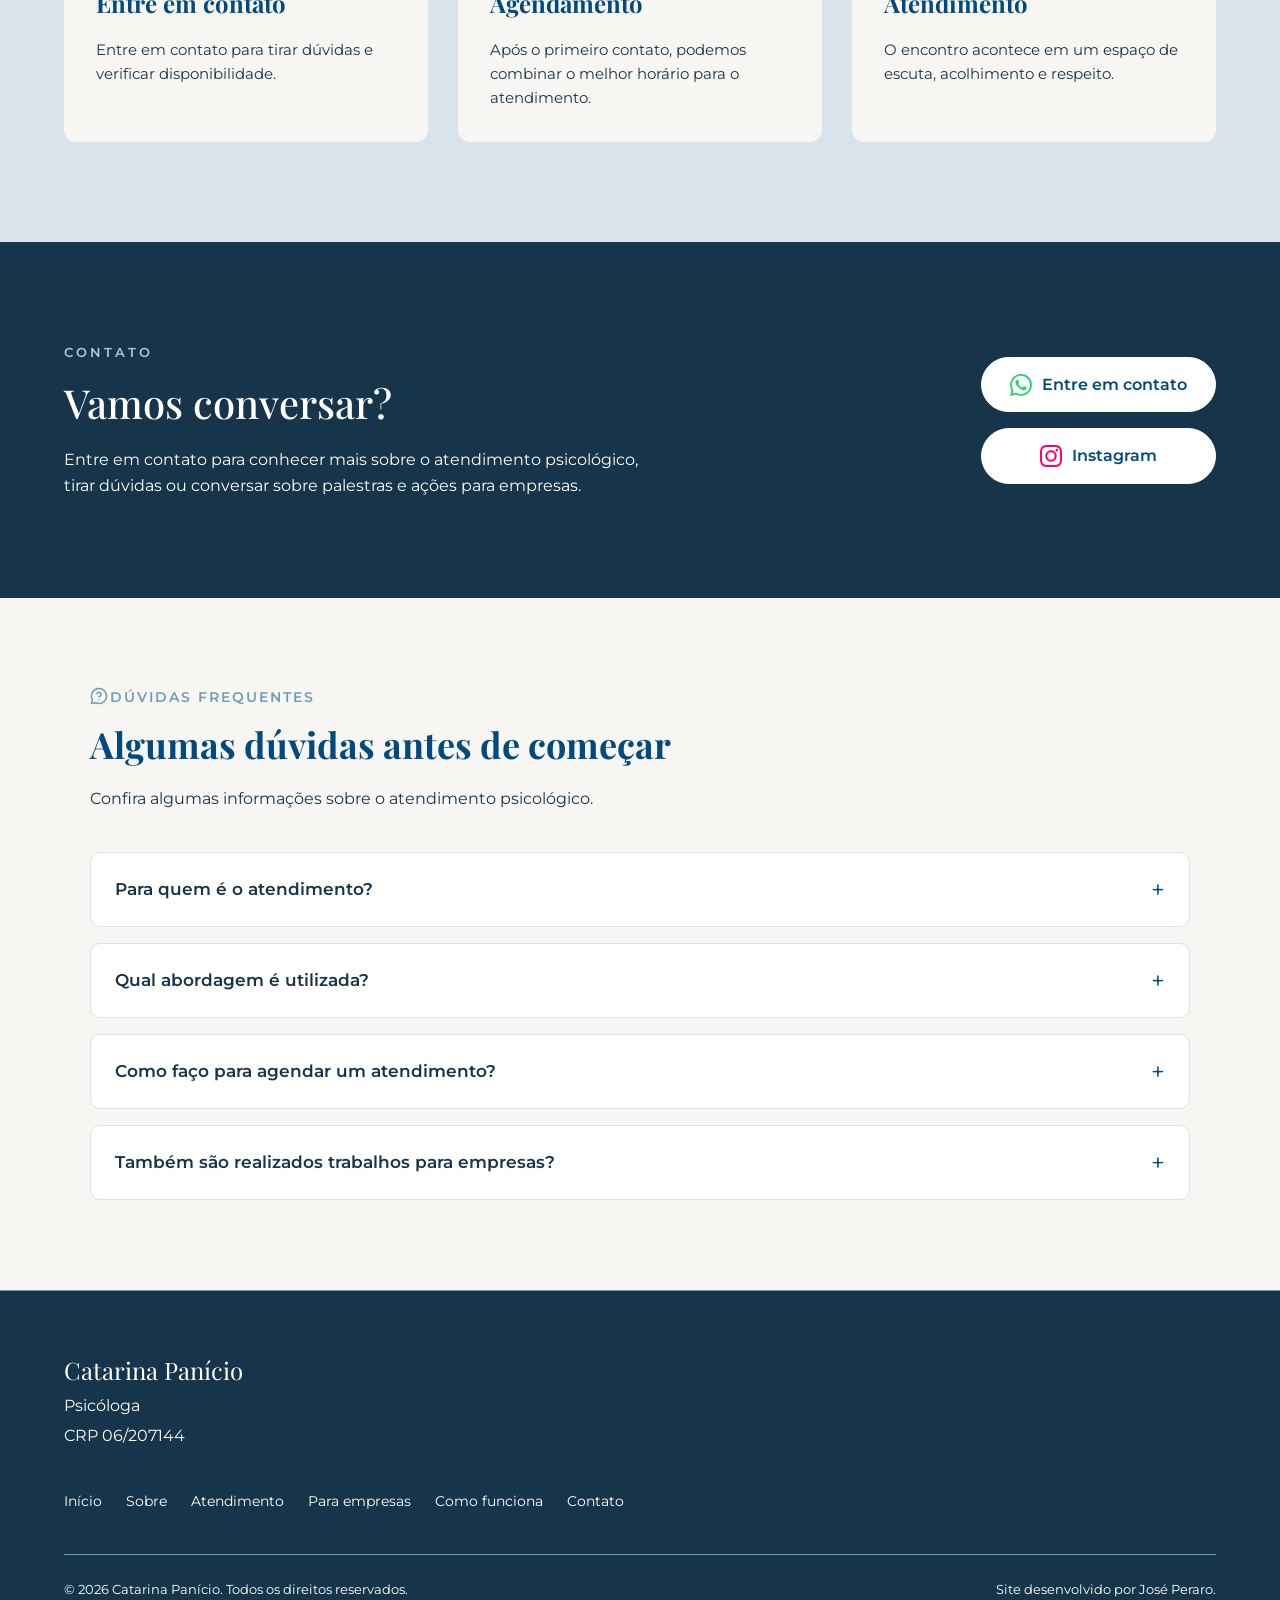
==== commit c7fc5259: "feat: adicionado ícones e ajustes na seção de contato para empresas" ====
--- a/index.html
+++ b/index.html
@@ -210,6 +210,7 @@
                 <div class="services-list">
 
                     <article class="service-card">
+                        <img class="process-icon" src="assets/images/icons/conversation.svg" alt="">
                         <h3>
                             Psicoterapia individual
                         </h3>
@@ -277,8 +278,9 @@
                         as necessidades da empresa e do público.
                     </p>
                     
-                    <a class="contact-button" href="#contato">
-                        Entre em contato
+                    <a class="contact-button" href="https://wa.me/5511999407353?text=Ol%C3%A1%2C%20Catarina%21%20Encontrei%20seu%20site%20e%20gostaria%20de%20mais%20informa%C3%A7%C3%B5es%20sobre%20palestras%20e%20a%C3%A7%C3%B5es%20de%20Diversidade%20e%20Inclus%C3%A3o%20para%20empresas."
+                       target="_blank" rel="noopener noreferrer">
+                        Falar sobre ações para empresas
                     </a>
 
                 </article>
@@ -316,9 +318,8 @@
 
                     <li class="process-card">
                         
-                        <span class="process-number">
-                            01
-                        </span>
+                        <img class="process-icon" src="assets/images/icons/message.svg" alt="">
+                        <span class="process-number">01</span>
 
                         <h3>
                             Entre em contato
@@ -333,9 +334,8 @@
 
                     <li class="process-card">
                         
-                        <span class="process-number">
-                            02
-                        </span>
+                        <img class="process-icon" src="assets/images/icons/calendar.svg" alt="">
+                        <span class="process-number">02</span>
 
                         <h3>
                             Agendamento
@@ -350,9 +350,8 @@
 
                     <li class="process-card">
                         
-                        <span class="process-number">
-                            03
-                        </span>
+                        <img class="process-icon" src="assets/images/icons/check.svg" alt="">
+                        <span class="process-number">03</span>
 
                         <h3>
                             Atendimento
@@ -402,12 +401,14 @@
 
                     <a class="contact-button" href="https://wa.me/5511999407353?text=Ol%C3%A1%2C%20Catarina%21%20Encontrei%20seu%20site%20e%20gostaria%20de%20mais%20informa%C3%A7%C3%B5es%20sobre%20o%20atendimento."
                        target="_blank" rel="noopener noreferrer" aria-label="Entrar em contato com Catarina pelo WhatsApp">
-                        Me chame no WhatsApp
+                        <img class="contact-icon" src="assets/images/icons/whatsapp.svg" alt="">
+                        <span>Entre em contato</span>
                     </a>
 
 
                     <a class="contact-instagram" href="https://www.instagram.com/psico.catarina/" target="_blank" rel="noopener noreferrer" aria-label="Confira o meu Instagram">
-                        Instagram
+                        <img class="contact-icon" src="assets/images/icons/instagram.svg" alt="">
+                        <span>Instagram</span>
                     </a>
 
                 </address>
@@ -421,7 +422,10 @@
             <div class="faq-container">
 
                 <header class="faq-header">
-                    <span>Dúvidas frequentes</span>
+                    <div class="faq-title-row">
+                        <img class="process-icon" src="assets/images/icons/faq.svg" alt="">
+                        <span>Dúvidas frequentes</span>
+                    </div>
                     <h2>Algumas dúvidas antes de começar</h2>
                     <p>
                         Confira algumas informações sobre o atendimento psicológico.
--- a/css/style.css
+++ b/css/style.css
@@ -262,6 +262,13 @@
     border-radius: 12px;
 }
 
+.service-icon {
+    width: 30px;
+    height: 30px;
+    display: block;
+    margin-bottom: 16px;
+}
+
 .service-card h3 {
     margin-bottom: 20px;
     font-size: 26px;
@@ -274,6 +281,7 @@
 .service-card p:last-child {
     margin-bottom: 0;
 }
+
 /*Atendimento - FIM*/
 
 /*Para Empresas*/
@@ -382,6 +390,13 @@
     color: var(--azul-secundario);
 }
 
+.process-icon {
+    width: 28px;
+    height: 28px;
+    display: block;
+    margin-bottom: 12px;
+}
+
 .process-card h3 {
     margin-bottom: 16px;
     font-size: 24px;
@@ -453,14 +468,33 @@
 
 /*Botão do Instagram*/
 .contact-instagram {
-    text-align: center;
-    color: var(--branco);
-    font-weight: 500;
-    transition: color 0.3s;
+    padding: 14px 28px;
+    background-color: var(--branco);
+    border: 1px solid var(--branco);
+    border-radius: 30px;
+    color: var(--azul-principal);
+    font-weight: 600;
+    transition: background-color 0.3s, color 0.3s, border-color 0.3s;
 }
 
 .contact-instagram:hover {
-    color: var(--azul-claro);
+    background-color: var(--azul-claro);
+    border-color: var(--azul-claro);
+    color: var(--azul-petroleo);
+}
+
+.contact .contact-button,.contact-instagram {
+    display: flex;
+    align-items: center;
+    justify-content: center;
+    gap: 10px;
+}
+
+.contact-icon {
+    width: 22px;
+    height: 22px;
+    display: block;
+    flex-shrink: 0;
 }
 /*Contato - FIM*/
 
@@ -480,6 +514,29 @@
 .faq-header {
     max-width: 700px;
     margin-bottom: 40px;
+}
+
+.faq-title-row {
+    display: flex;
+    align-items: center;
+    width: fit-content;
+
+    gap: 2px;
+    margin-bottom: 10px;
+}
+
+.faq-header .faq-title-row .process-icon {
+    width: 18px;
+    height: 18px;
+
+    margin: 0;
+    transform: translateY(-1px);
+}
+
+.faq-header .faq-title-row span {
+    margin: 0;
+
+    line-height: 1;
 }
 
 .faq-header span {
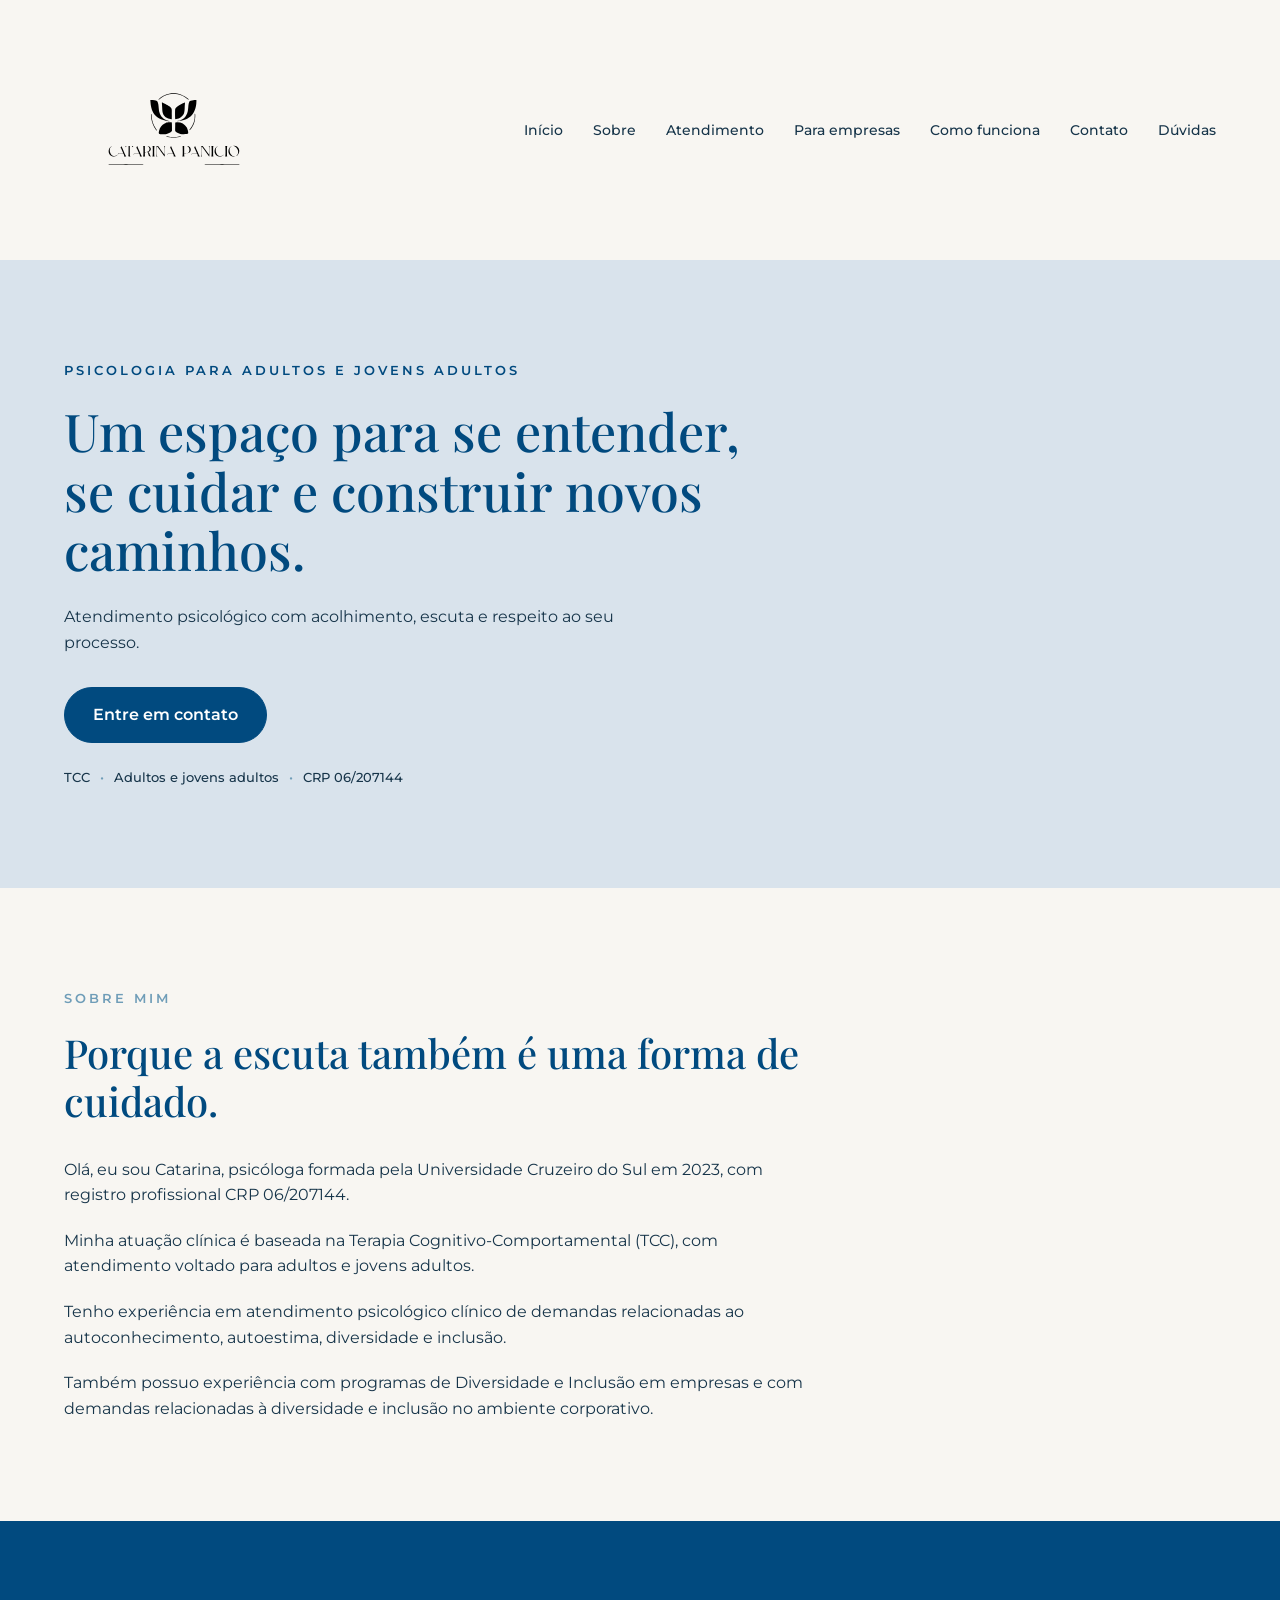
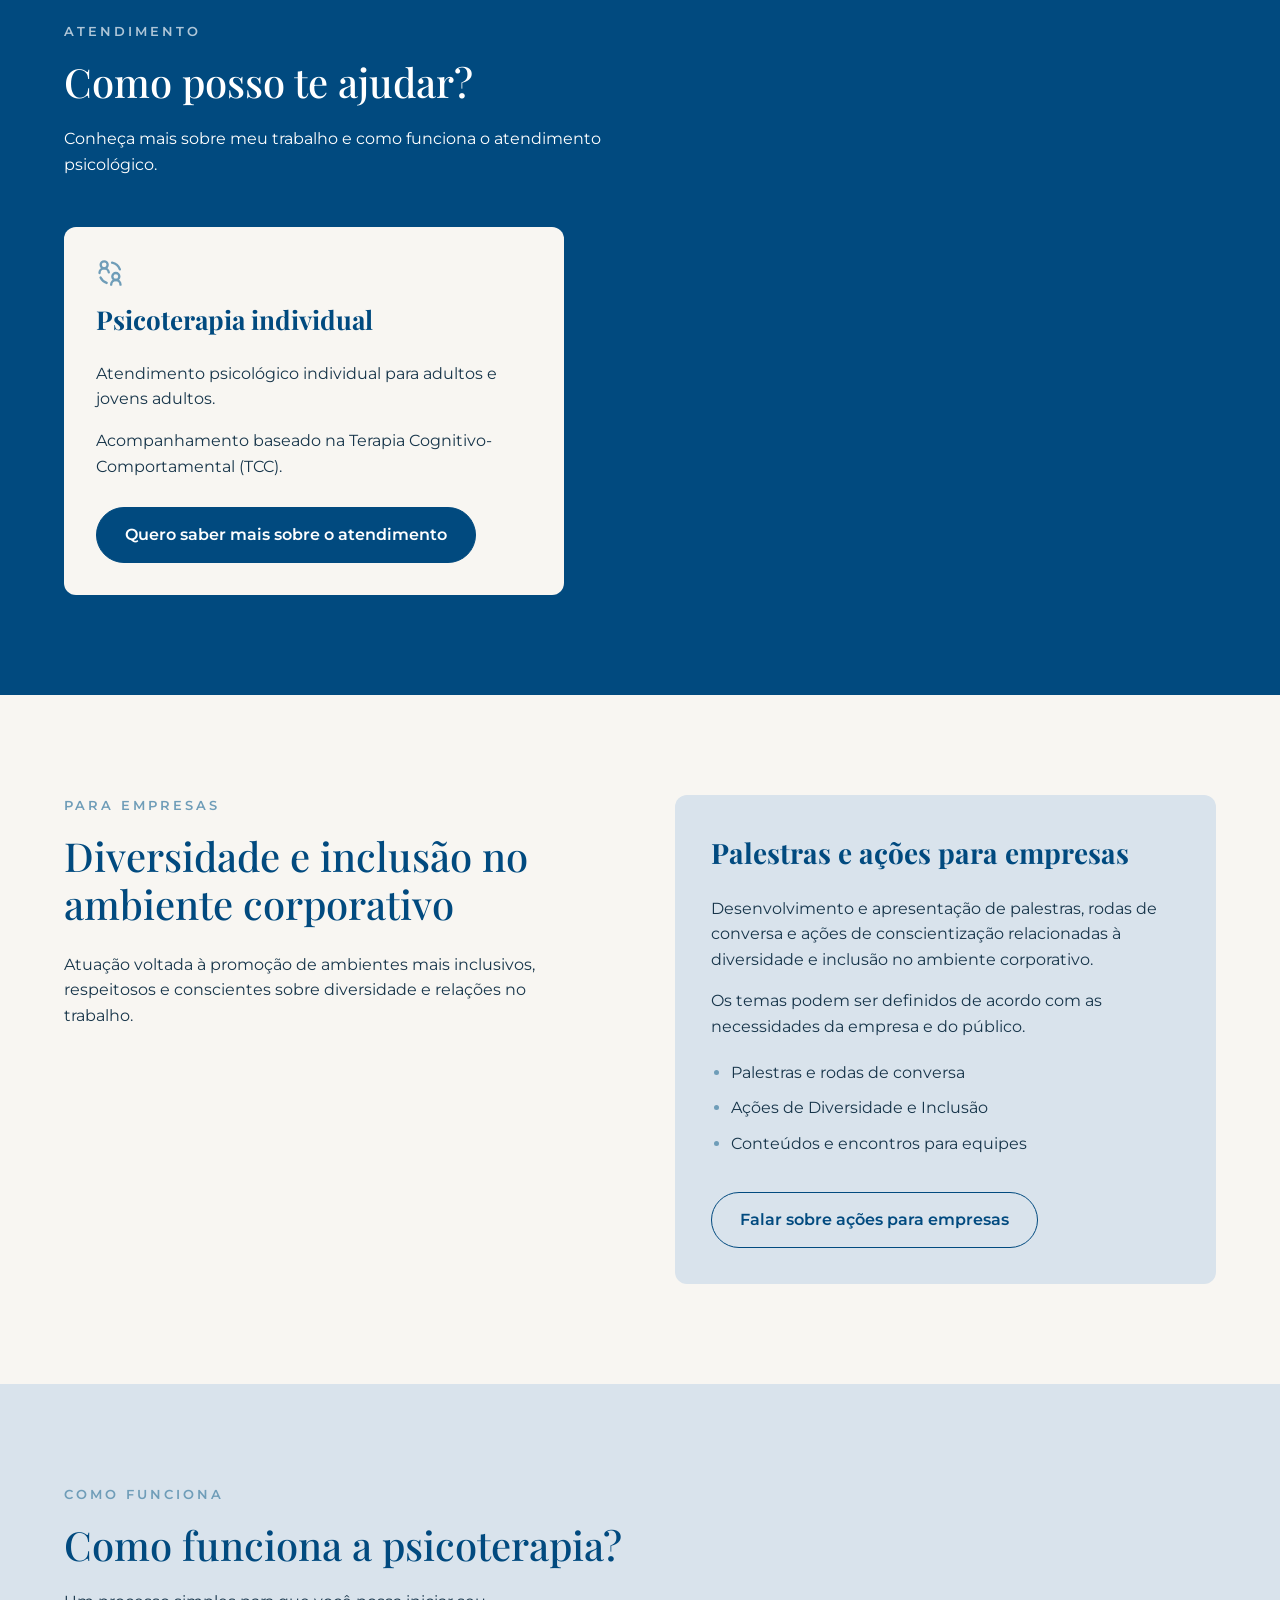
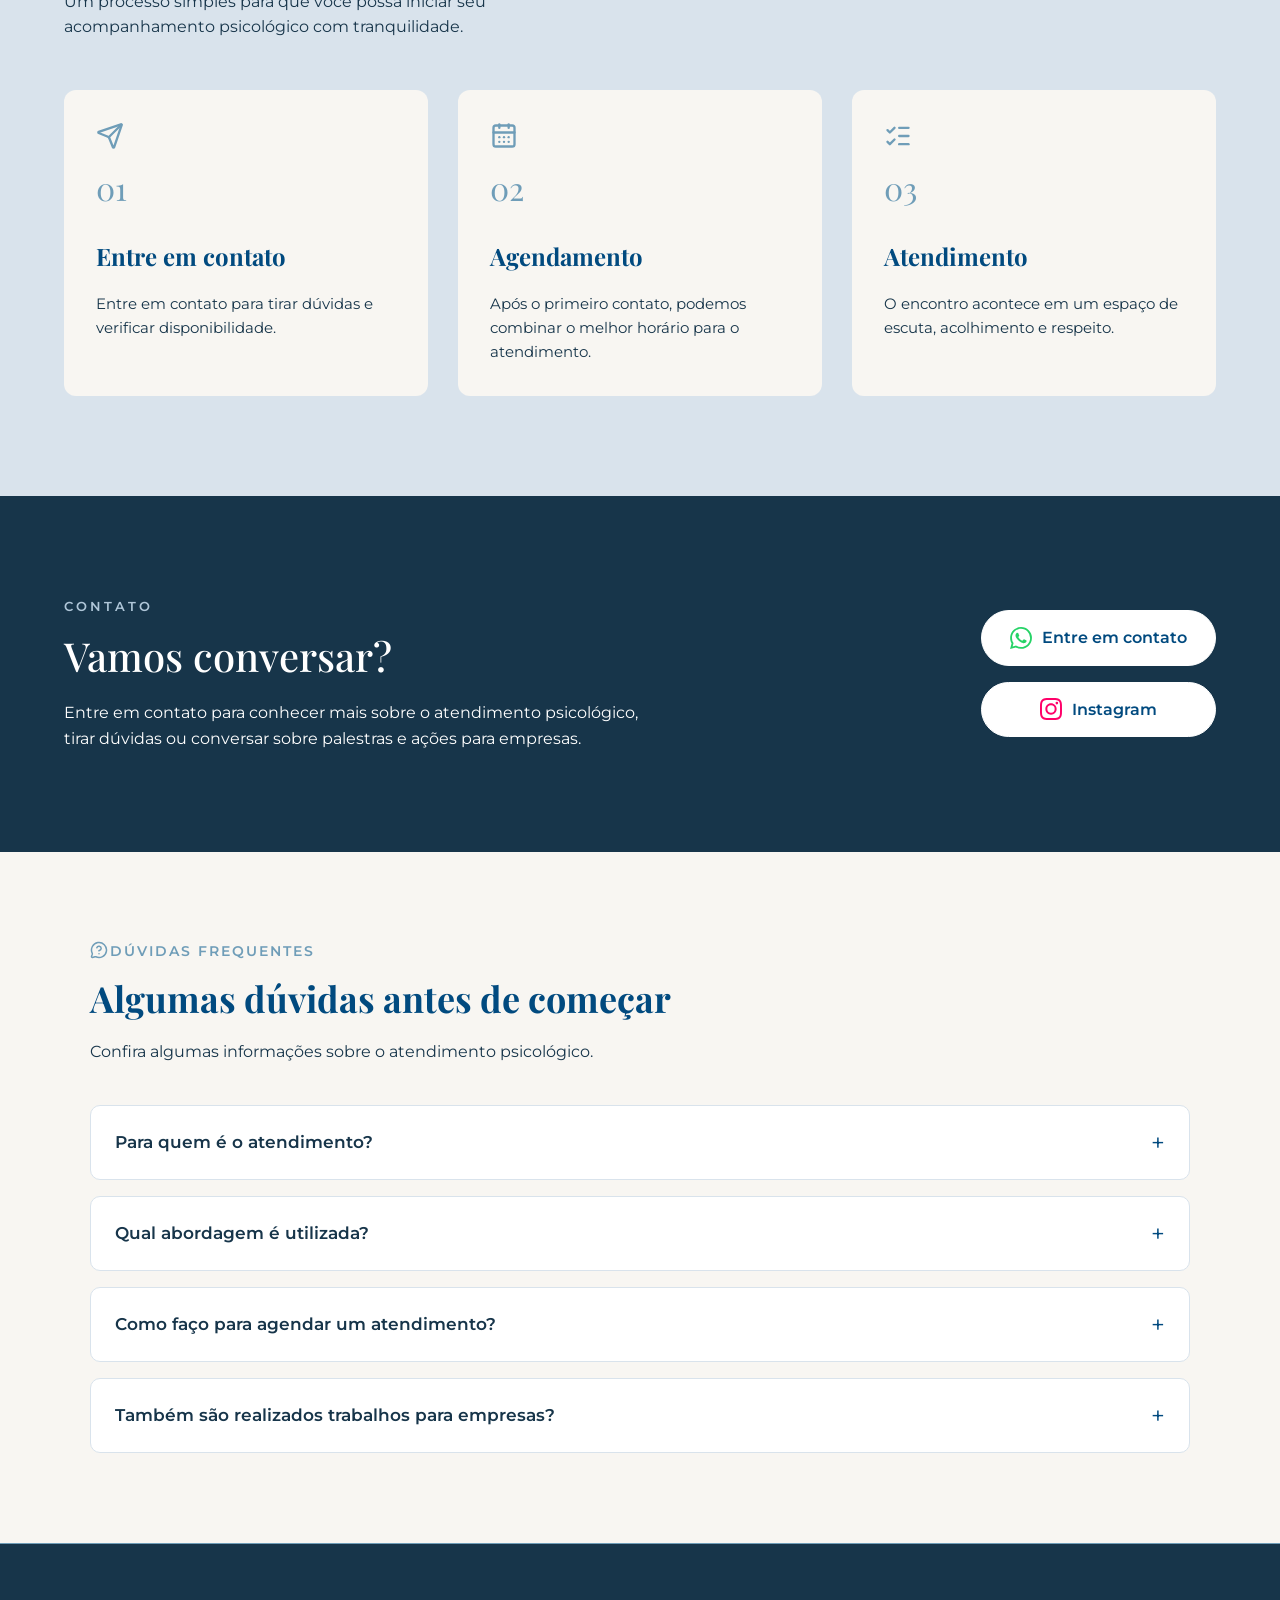
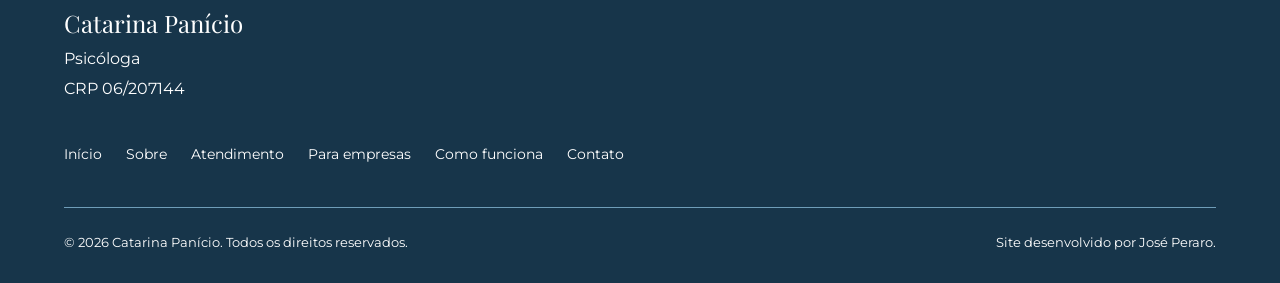
==== commit 99aa3f2f: "feat: ajustes nos cards, melhorias visuais e navegação entre seções" ====
--- a/index.html
+++ b/index.html
@@ -4,15 +4,15 @@
 <head>
     <meta charset="UTF-8">
 
-    <meta 
-        name="viewport" 
-        content="width=device-width, initial-scale=1.0"
-    >
-
-    <meta
-        name="description" 
-        content="Psicóloga Catarina Panício. Atendimento psicológico para adultos e jovens adultos com abordagem em Terapia Cognitivo-Comportamental (TCC)."
-    >
+    <meta name="viewport" content="width=device-width, initial-scale=1.0">
+
+    <meta name="description" content="Psicóloga Catarina Panício. Atendimento psicológico para adultos e jovens adultos com abordagem em Terapia Cognitivo-Comportamental (TCC).">
+
+    <meta property="og:title" content="Psicóloga Catarina Panício | TCC para Adultos e Jovens Adultos">
+
+    <meta property="og:description" content="Atendimento psicológico para adultos e jovens adultos com abordagem em Terapia Cognitivo-Comportamental (TCC).">
+
+    <meta property="og:type" content="website">
 
     <link rel="stylesheet" href="css/style.css">
 
@@ -124,10 +124,16 @@
                         escuta e respeito ao seu processo.
                     </p>
 
-                    <a class="contact-button" href="#contato">
+                    <a class="contact-button" href="https://wa.me/5511999407353?text=Ol%C3%A1%2C%20Catarina%21%20Encontrei%20seu%20site%20e%20gostaria%20de%20mais%20informa%C3%A7%C3%B5es."
+                       target="_blank" rel="noopener noreferrer"  aria-label="Entrar em contato com Catarina pelo WhatsApp">
                         Entre em contato
                     </a>
 
+                    <div class="home-info">
+                        <span>TCC</span>
+                        <span>Adultos e jovens adultos</span>
+                        <span>CRP 06/207144</span>
+                    </div>
                 </div>
 
             </div>
@@ -222,6 +228,11 @@
                             Acompanhamento baseado na
                             Terapia Cognitivo-Comportamental (TCC).
                         </p>
+
+                        <a class="contact-button" href="https://wa.me/5511999407353?text=Ol%C3%A1%2C%20Catarina%21%20Encontrei%20seu%20site%20e%20gostaria%20de%20mais%20informa%C3%A7%C3%B5es%20sobre%20psicoterapia%20individual%20e%20atendimento%20psicol%C3%B3gico."
+                           target="_blank" rel="noopener noreferrer" aria-label="Falar com Catarina sobre psicoterapia individual">
+                            Quero saber mais sobre o atendimento
+                        </a>
                     </article>
 
                     <!-- adicionando outros 'artigos' com a classe service-card irá criar novos cards  -->
@@ -277,6 +288,12 @@
                         Os temas podem ser definidos de acordo com
                         as necessidades da empresa e do público.
                     </p>
+
+                    <ul class="companies-services">
+                        <li>Palestras e rodas de conversa</li>
+                        <li>Ações de Diversidade e Inclusão</li>
+                        <li>Conteúdos e encontros para equipes</li>
+                    </ul>
                     
                     <a class="contact-button" href="https://wa.me/5511999407353?text=Ol%C3%A1%2C%20Catarina%21%20Encontrei%20seu%20site%20e%20gostaria%20de%20mais%20informa%C3%A7%C3%B5es%20sobre%20palestras%20e%20a%C3%A7%C3%B5es%20de%20Diversidade%20e%20Inclus%C3%A3o%20para%20empresas."
                        target="_blank" rel="noopener noreferrer">
--- a/css/style.css
+++ b/css/style.css
@@ -158,6 +158,23 @@
     font-size: 16px;
 }
 
+.home-info {
+    display: flex;
+    align-items: center;
+    flex-wrap: wrap;
+    gap: 10px;
+    margin-top: 24px;
+    color: var(--azul-petroleo);
+    font-size: 13px;
+    font-weight: 500;
+}
+
+.home-info span:not(:first-child)::before {
+    content: "•";
+    margin-right: 10px;
+    color: var(--azul-secundario);
+}
+
 .home .contact-button {
     background-color: var(--azul-principal);
     border: 1px solid var(--azul-principal);
@@ -280,6 +297,19 @@
 
 .service-card p:last-child {
     margin-bottom: 0;
+}
+
+.service-card .contact-button {
+    margin-top: 12px;
+    background-color: var(--azul-principal);
+    border: 1px solid var(--azul-principal);
+    color: var(--branco);
+}
+
+.service-card .contact-button:hover {
+    background-color: var(--azul-secundario);
+    border-color: var(--azul-secundario);
+    color: var(--branco);
 }
 
 /*Atendimento - FIM*/
@@ -325,6 +355,25 @@
 
 .companies-card p {
     margin-bottom: 16px;
+}
+
+.companies-services {
+    margin: 20px 0 24px;
+    padding-left: 20px;
+
+    color: var(--azul-petroleo);
+}
+
+.companies-services li {
+    margin-bottom: 10px;
+}
+
+.companies-services li:last-child {
+    margin-bottom: 0;
+}
+
+.companies-services li::marker {
+    color: var(--azul-secundario);
 }
 
 .companies-card .contact-button {
@@ -768,6 +817,11 @@
         font-size: 15px;
     }
 
+    .home-info {
+        gap: 8px;
+        font-size: 12px;
+    }
+
     /*Sobre*/
 
     .about-container {
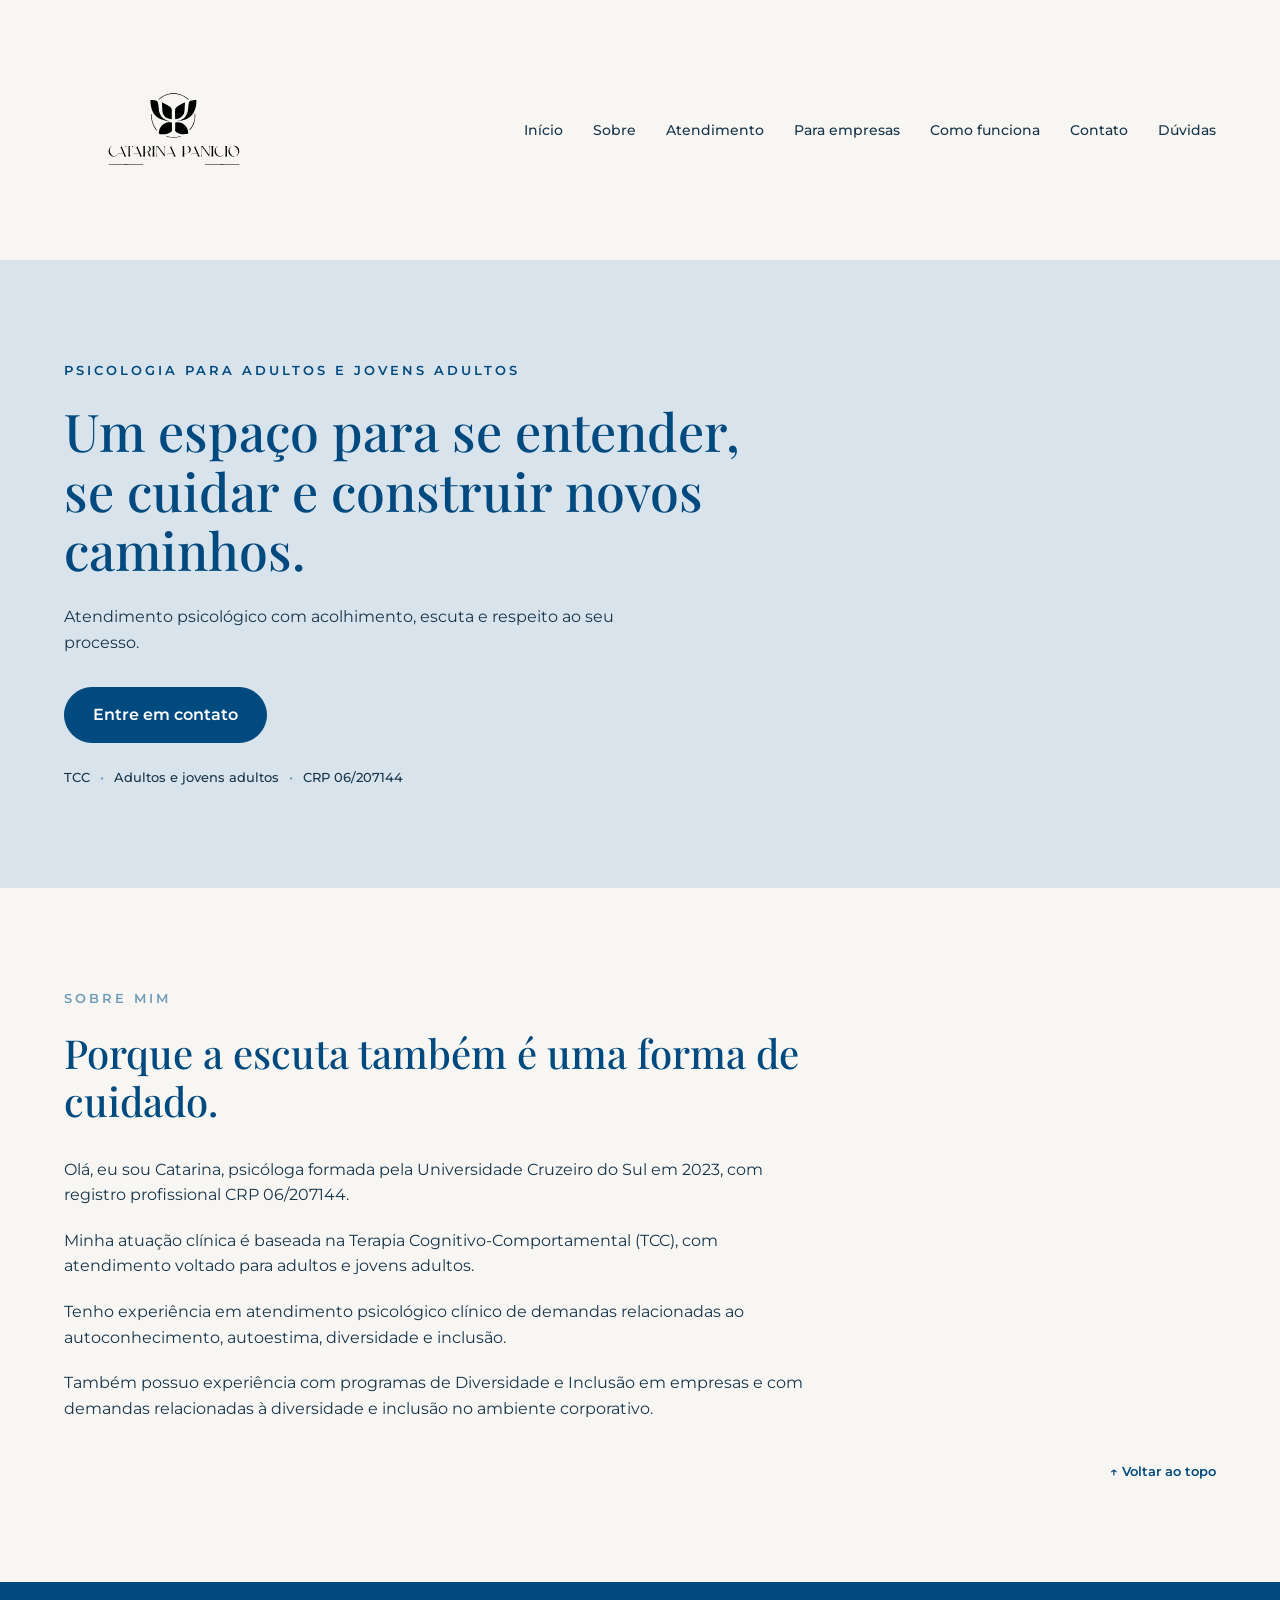
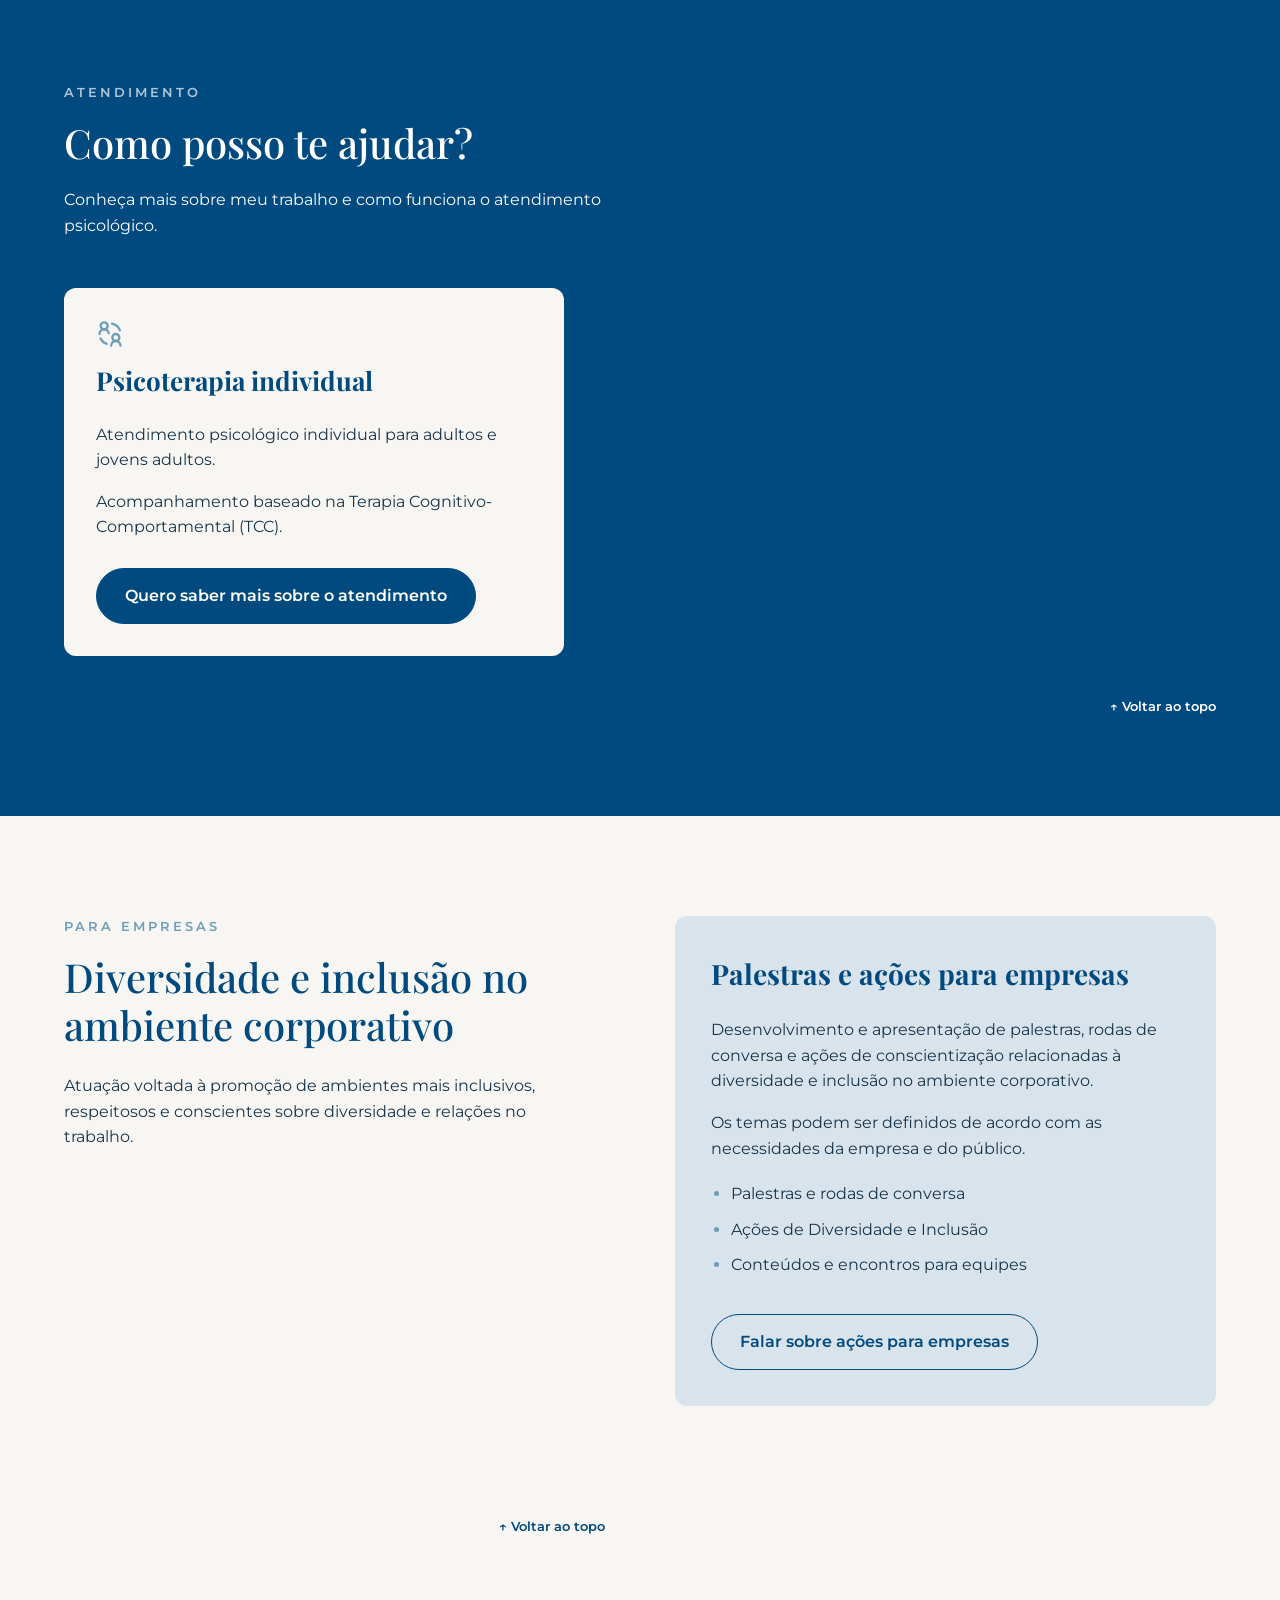
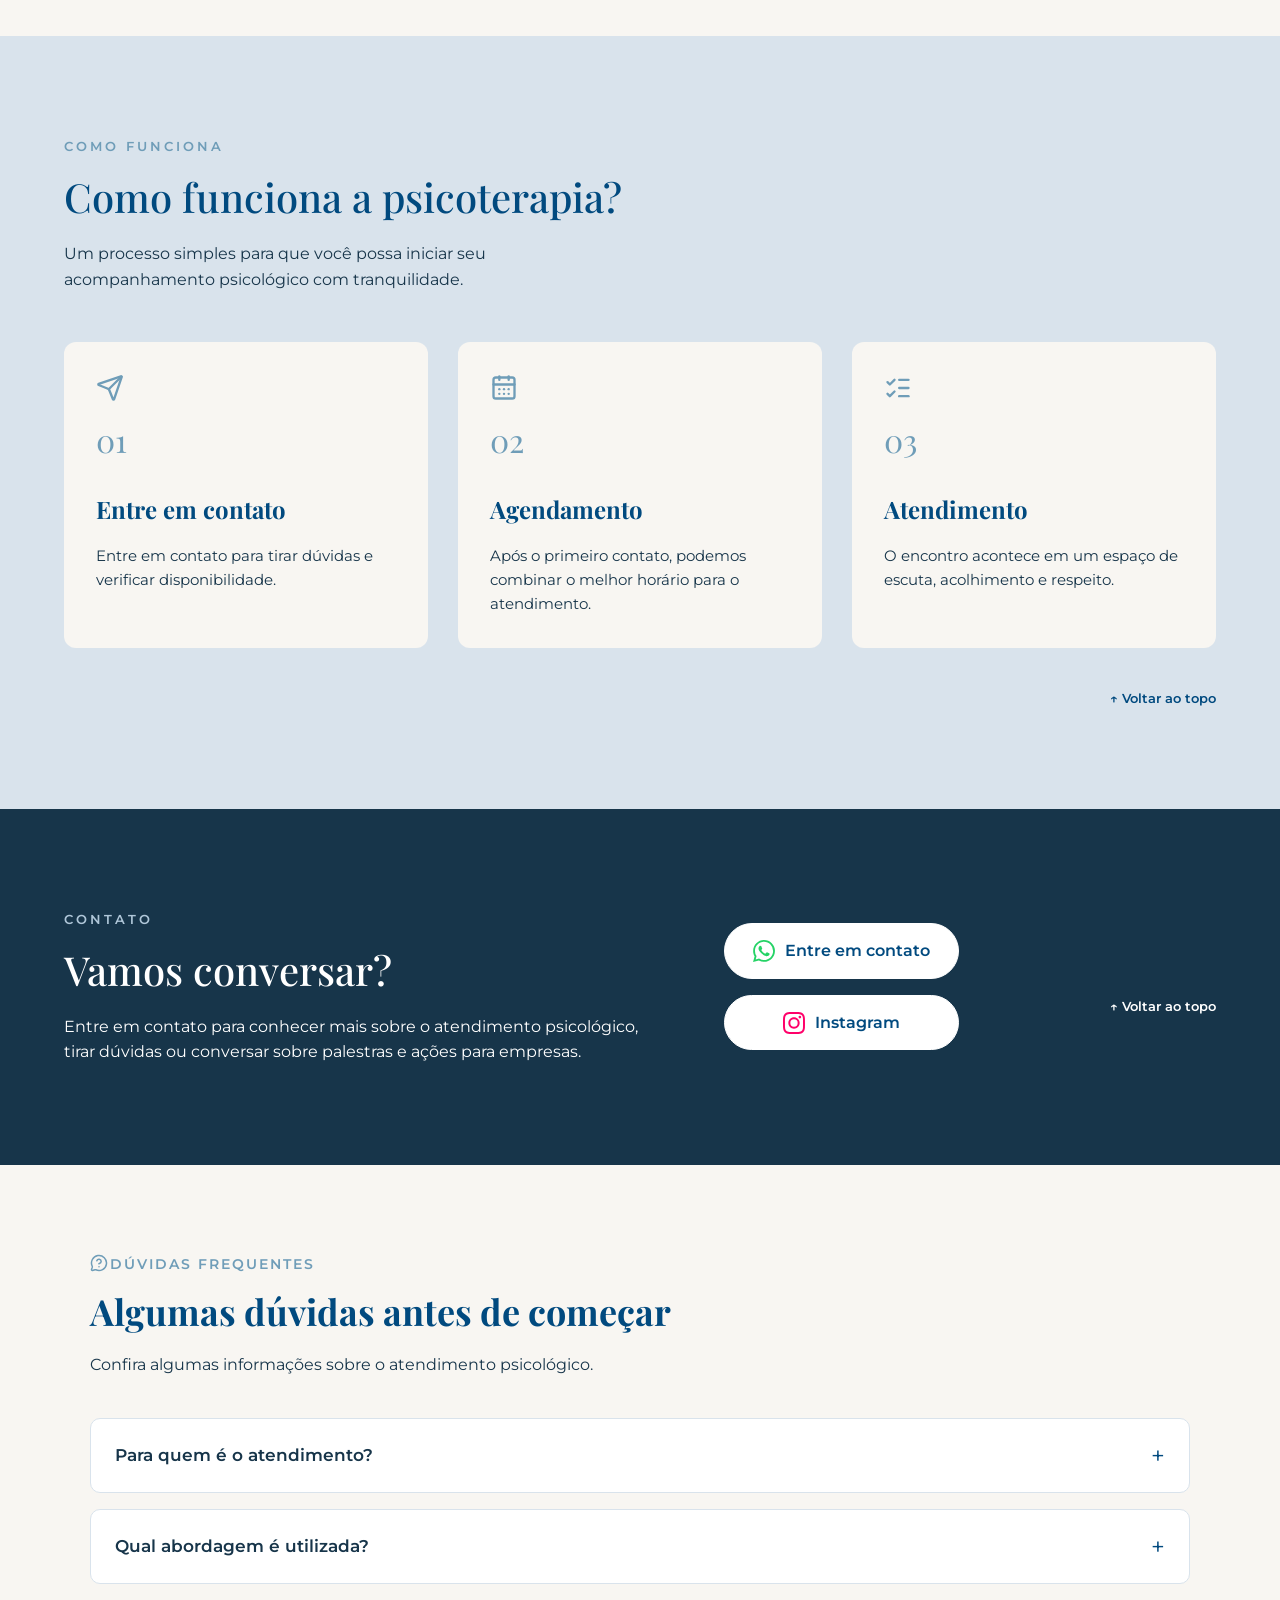
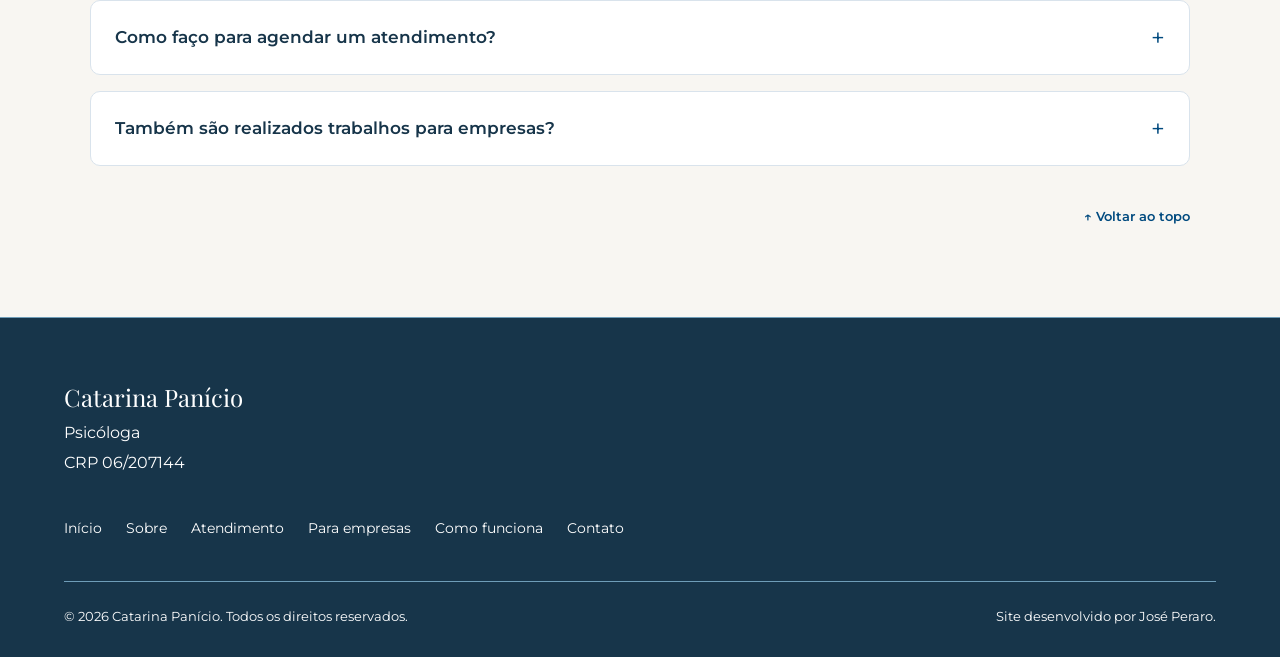
==== commit e106adbc: "feat: inserido botão de voltar ao topo" ====
--- a/index.html
+++ b/index.html
@@ -185,6 +185,7 @@
 
                 </div>
 
+                <a class="back-to-top" href="#home" aria-label="Voltar ao topo da página">↑ Voltar ao topo</a>
             </div>
 
         </section>
@@ -241,7 +242,9 @@
                     </article> -->
 
                 </div>
-                
+
+                <a class="back-to-top" href="#home" aria-label="Voltar ao topo da página">↑ Voltar ao topo</a>
+
             </div>
 
         </section>
@@ -302,6 +305,8 @@
 
                 </article>
 
+                <a class="back-to-top" href="#home" aria-label="Voltar ao topo da página">↑ Voltar ao topo</a>
+
             </div>
 
         </section>
@@ -383,6 +388,8 @@
 
                 </ol>
 
+                <a class="back-to-top" href="#home" aria-label="Voltar ao topo da página">↑ Voltar ao topo</a>
+
             </div>
 
         </section>
@@ -429,6 +436,8 @@
                     </a>
 
                 </address>
+
+                <a class="back-to-top" href="#home" aria-label="Voltar ao topo da página">↑ Voltar ao topo</a>
 
             </div>
 
@@ -528,6 +537,9 @@
                     </article>
 
                 </div>
+
+                <a class="back-to-top" href="#home" aria-label="Voltar ao topo da página">↑ Voltar ao topo</a>
+            
             </div>
         </section>
 
--- a/css/style.css
+++ b/css/style.css
@@ -52,6 +52,30 @@
     border-radius: 4px;
 }
 /* reset dos estilos - FIM*/
+
+/*botão de voltar ao topo*/
+.back-to-top {
+    display: block;
+    width: fit-content;
+    margin-top: 40px;
+    margin-left: auto;
+    color: var(--azul-principal);
+    font-size: 13px;
+    font-weight: 600;
+    transition: color 0.3s;
+}
+
+.back-to-top:hover {
+    color: var(--azul-secundario);
+}
+
+.services .back-to-top, .contact .back-to-top {
+    color: var(--branco);
+}
+
+.services .back-to-top:hover, .contact .back-to-top:hover {
+    color: var(--azul-claro);
+}
 
 /*Botão do menu*/
 .menu-toggle {
@@ -744,6 +768,10 @@
 ========================= */
 
 @media (max-width: 900px) {
+
+    .back-to-top {
+        margin-top: 30px;
+    }
 
     /*Cabeçalho*/
 
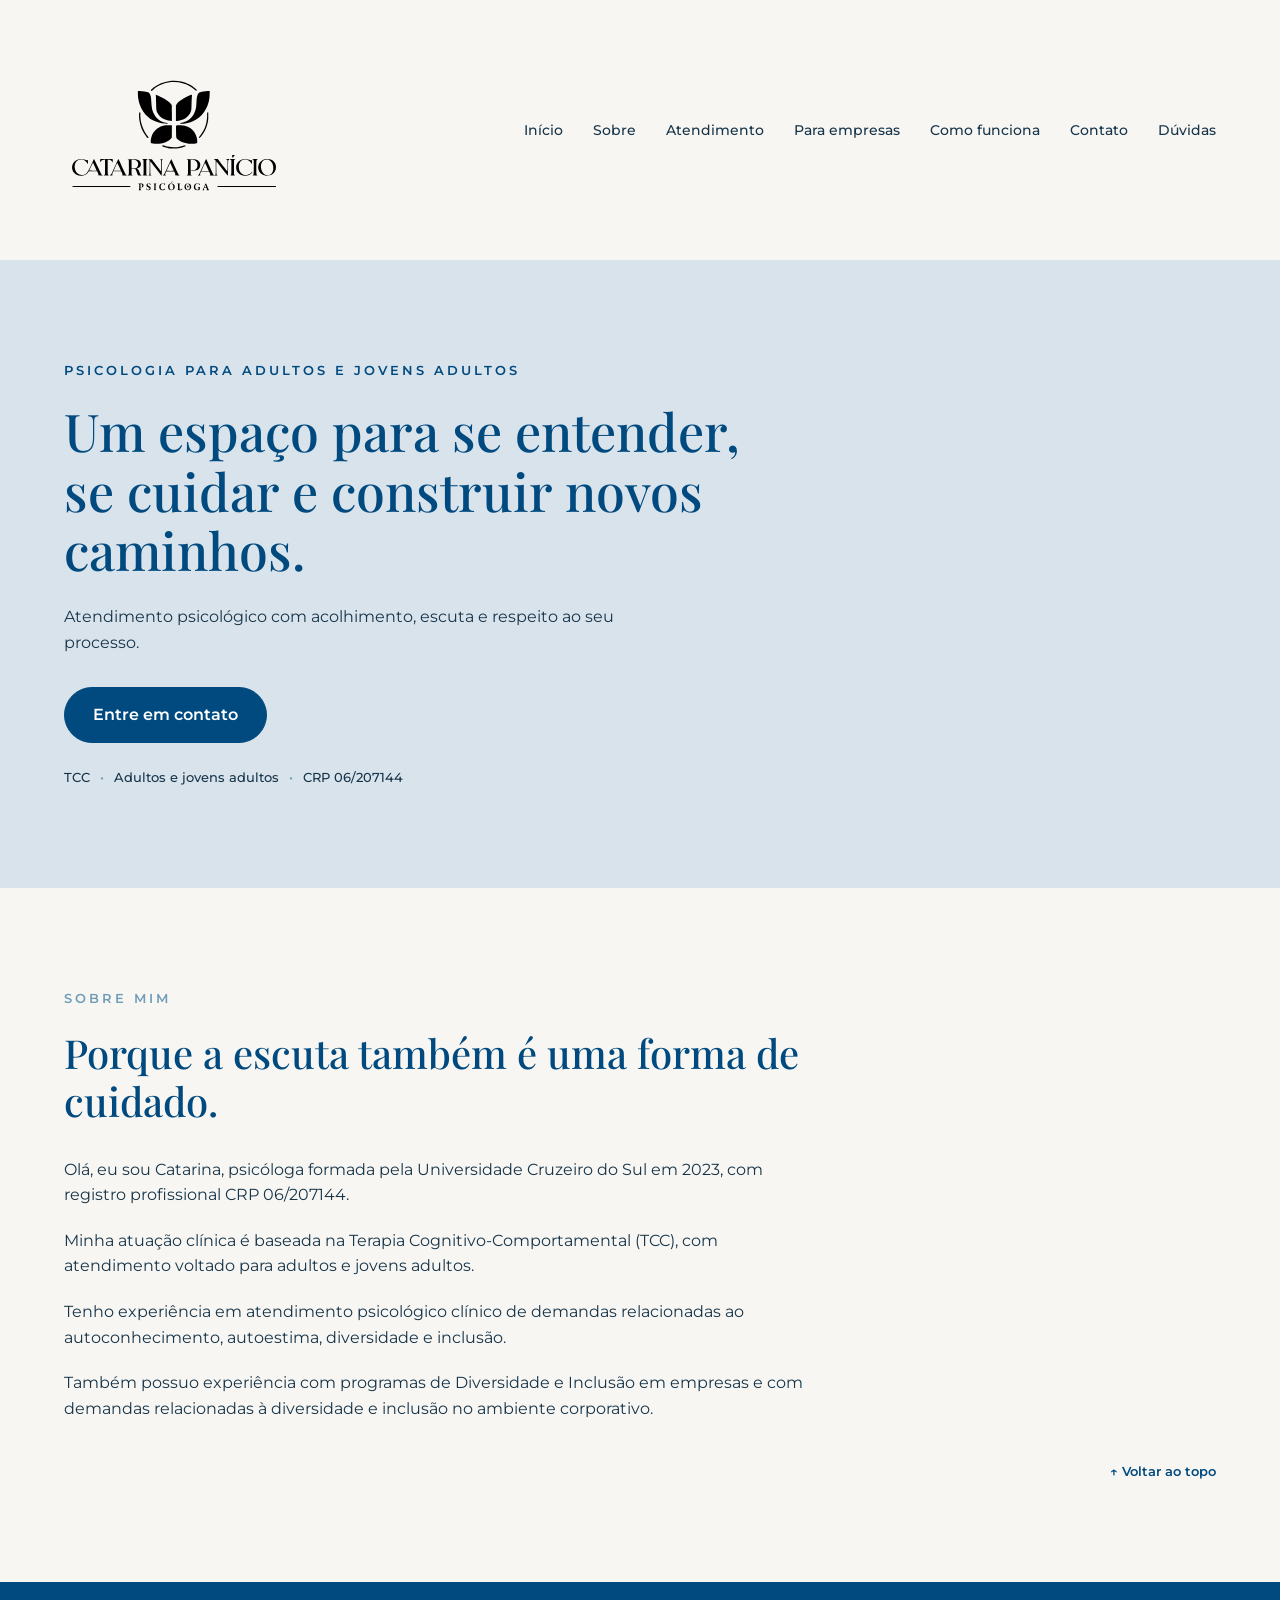
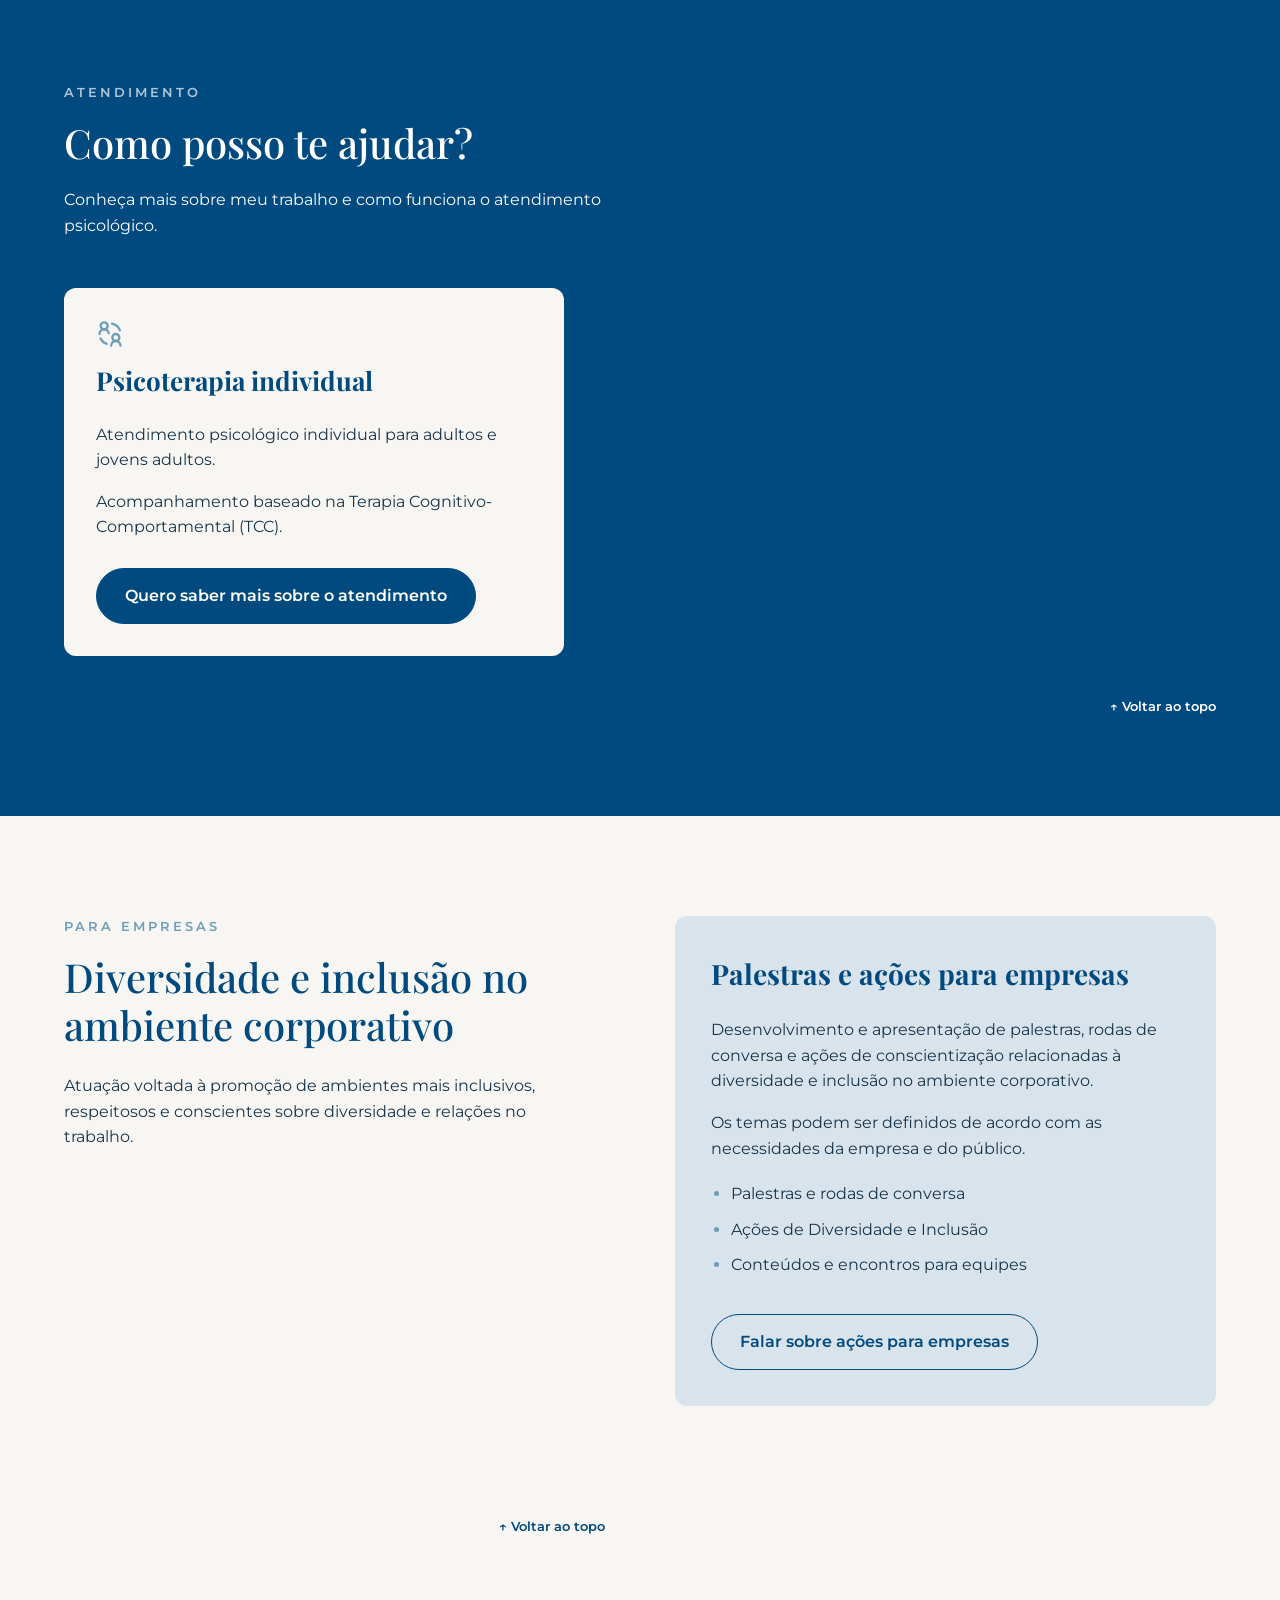
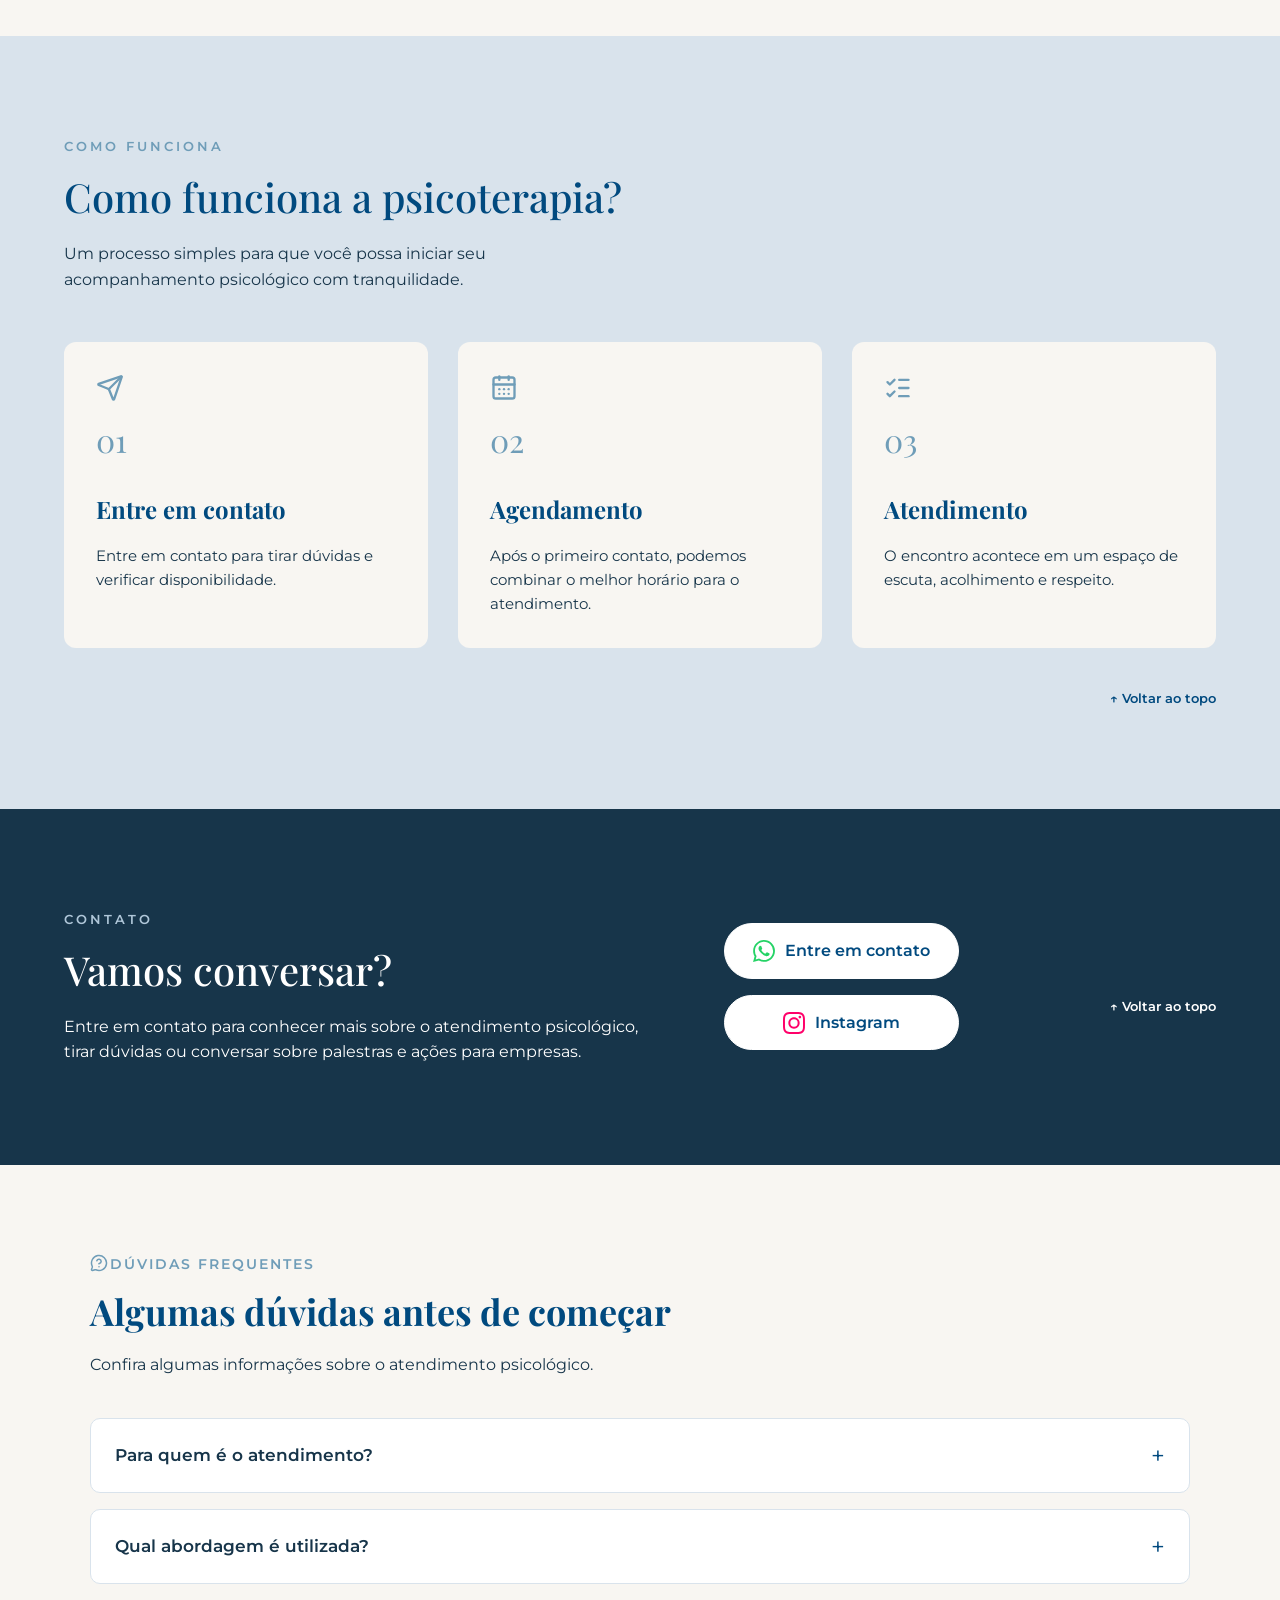
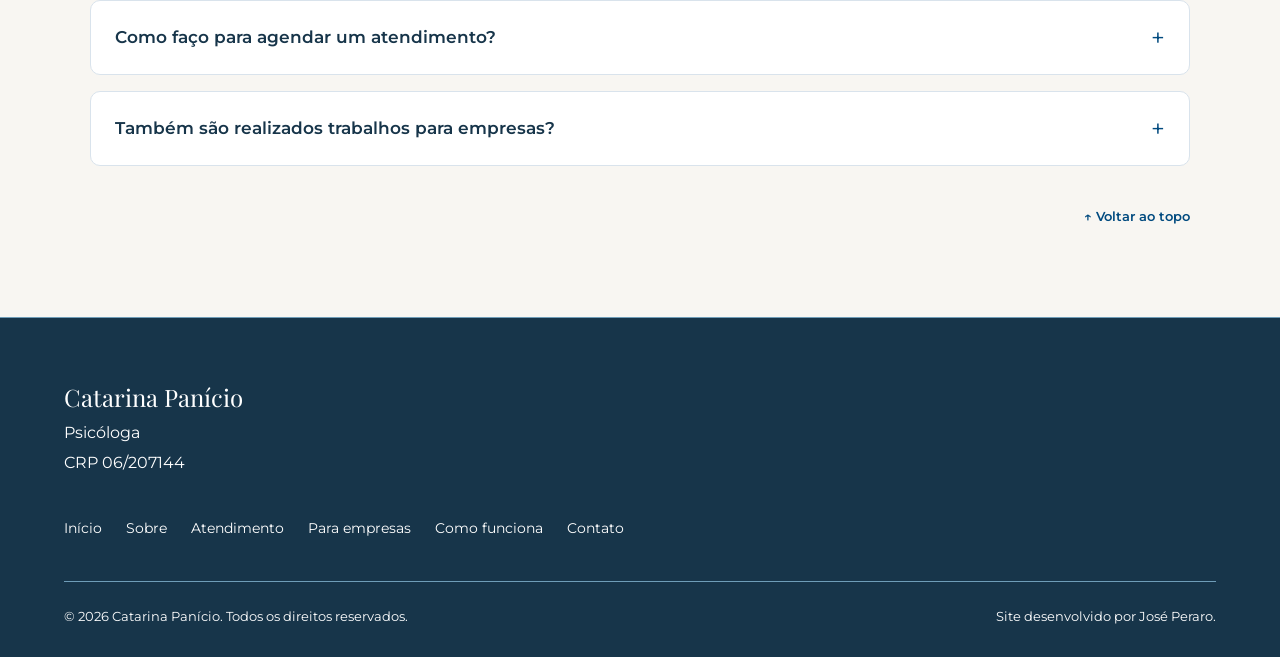
==== commit ce3bdb9d: "feat: imagem ao compartilhar o link" ====
--- a/index.html
+++ b/index.html
@@ -8,15 +8,31 @@
 
     <meta name="description" content="Psicóloga Catarina Panício. Atendimento psicológico para adultos e jovens adultos com abordagem em Terapia Cognitivo-Comportamental (TCC).">
 
+    <link rel="stylesheet" href="css/style.css">
+
+    <link rel="icon" href="assets/images/logo.svg" type="image/svg+xml">
+
+    <link rel="canonical" href="https://psicologa-catarina-panicio-website.pages.dev/">
+
+    <!-- Open Graph - Início -->
+
     <meta property="og:title" content="Psicóloga Catarina Panício | TCC para Adultos e Jovens Adultos">
 
     <meta property="og:description" content="Atendimento psicológico para adultos e jovens adultos com abordagem em Terapia Cognitivo-Comportamental (TCC).">
 
     <meta property="og:type" content="website">
 
-    <link rel="stylesheet" href="css/style.css">
-
-    <link rel="icon" href="assets/images/logo.svg" type="image/svg+xml">
+    <meta property="og:url" content="https://psicologa-catarina-panicio-website.pages.dev/">
+
+    <meta property="og:image" content="https://psicologa-catarina-panicio-website.pages.dev/assets/images/cartao.jpeg">
+
+    <meta property="og:image:width" content="1200">
+
+    <meta property="og:image:height" content="630">
+
+    <meta property="og:image:alt" content="Psicóloga Catarina Panício - TCC para adultos e jovens adultos">
+
+    <!-- Open Graph - Fim -->
 
     <!-- fontes - Início-->
 
